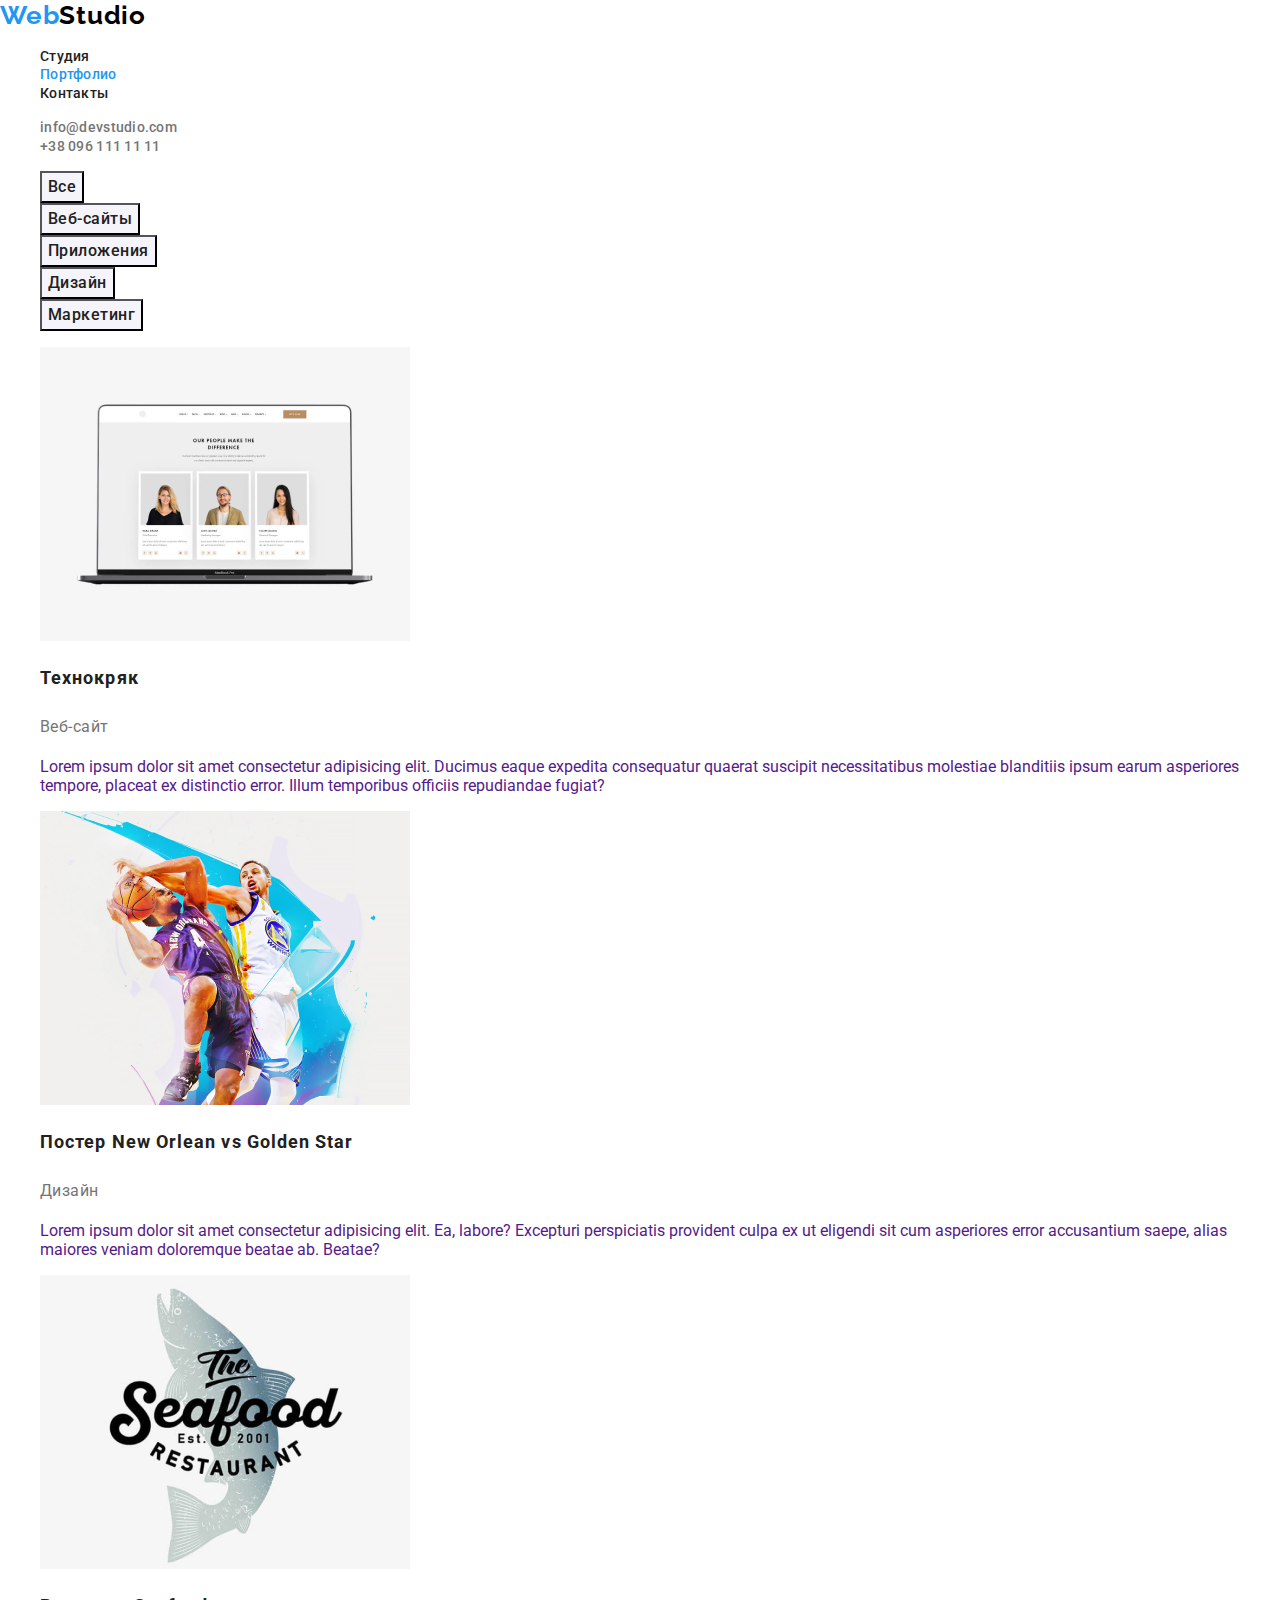
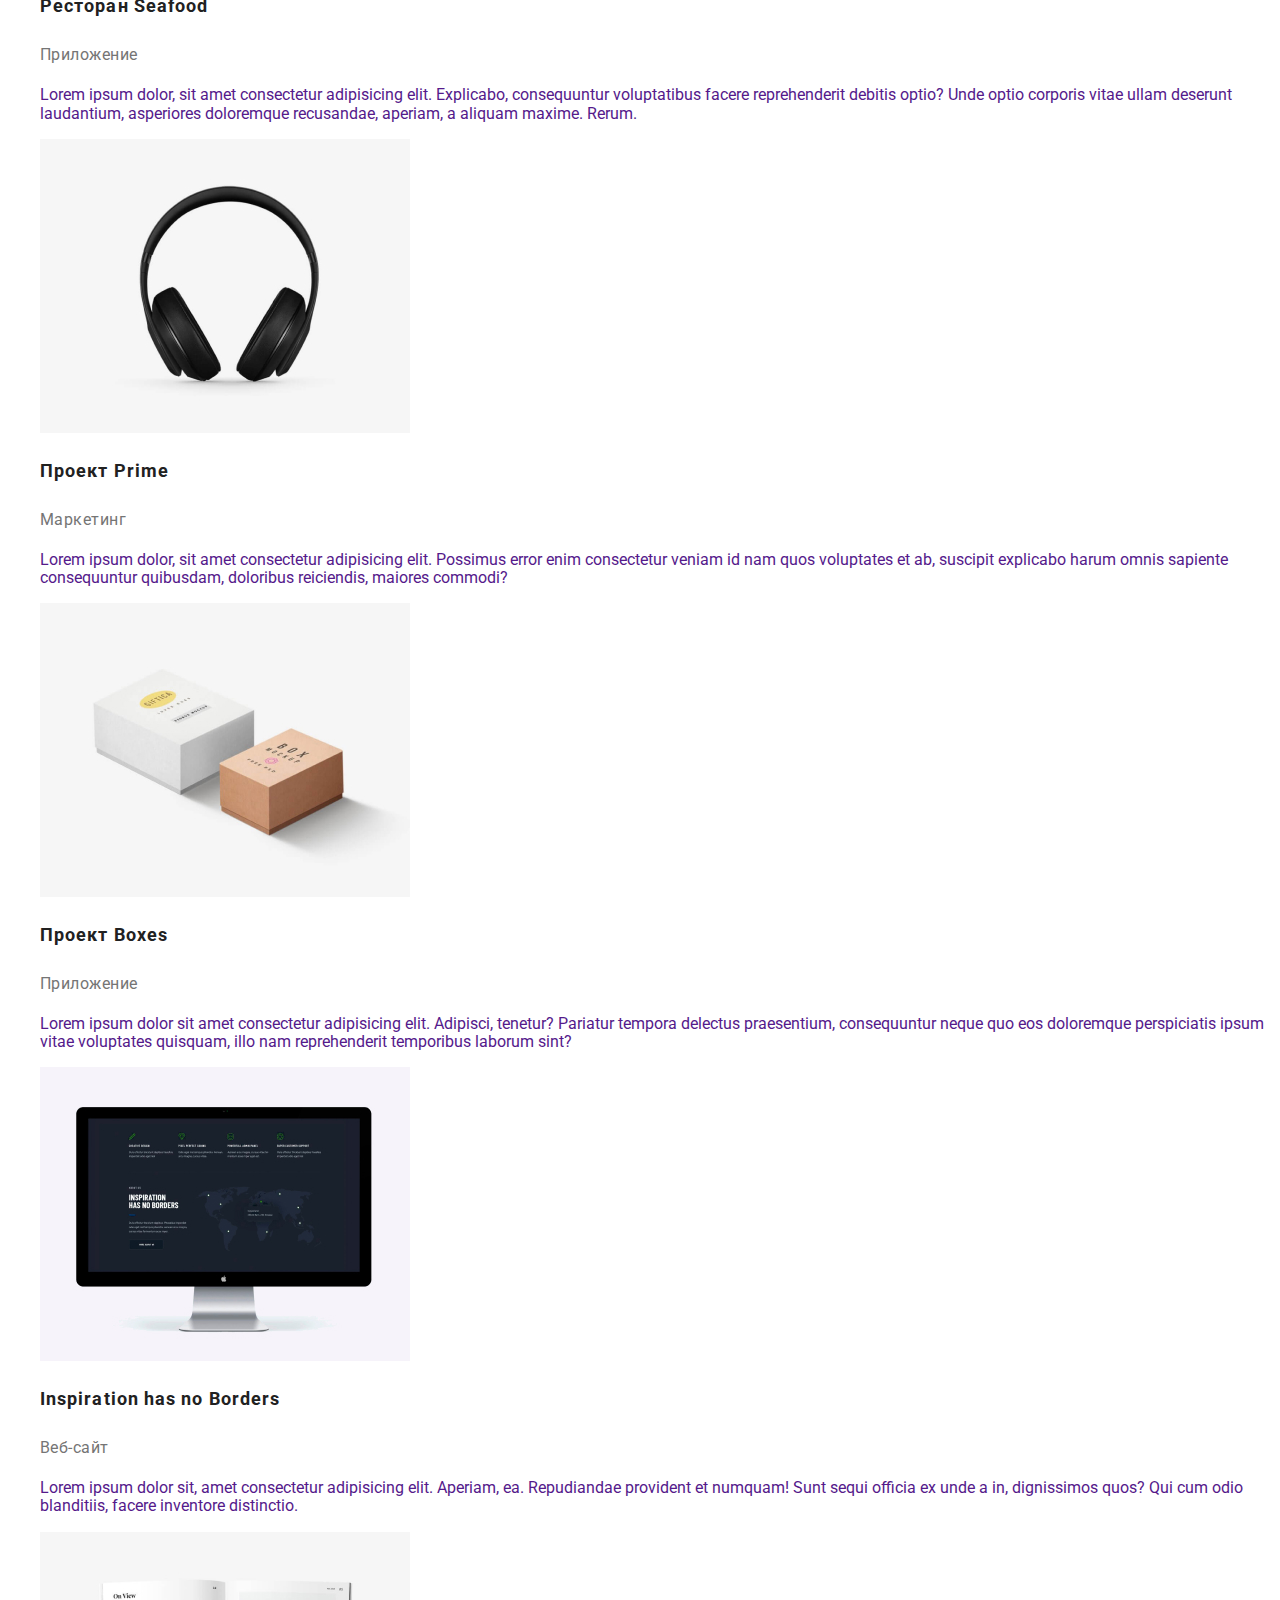
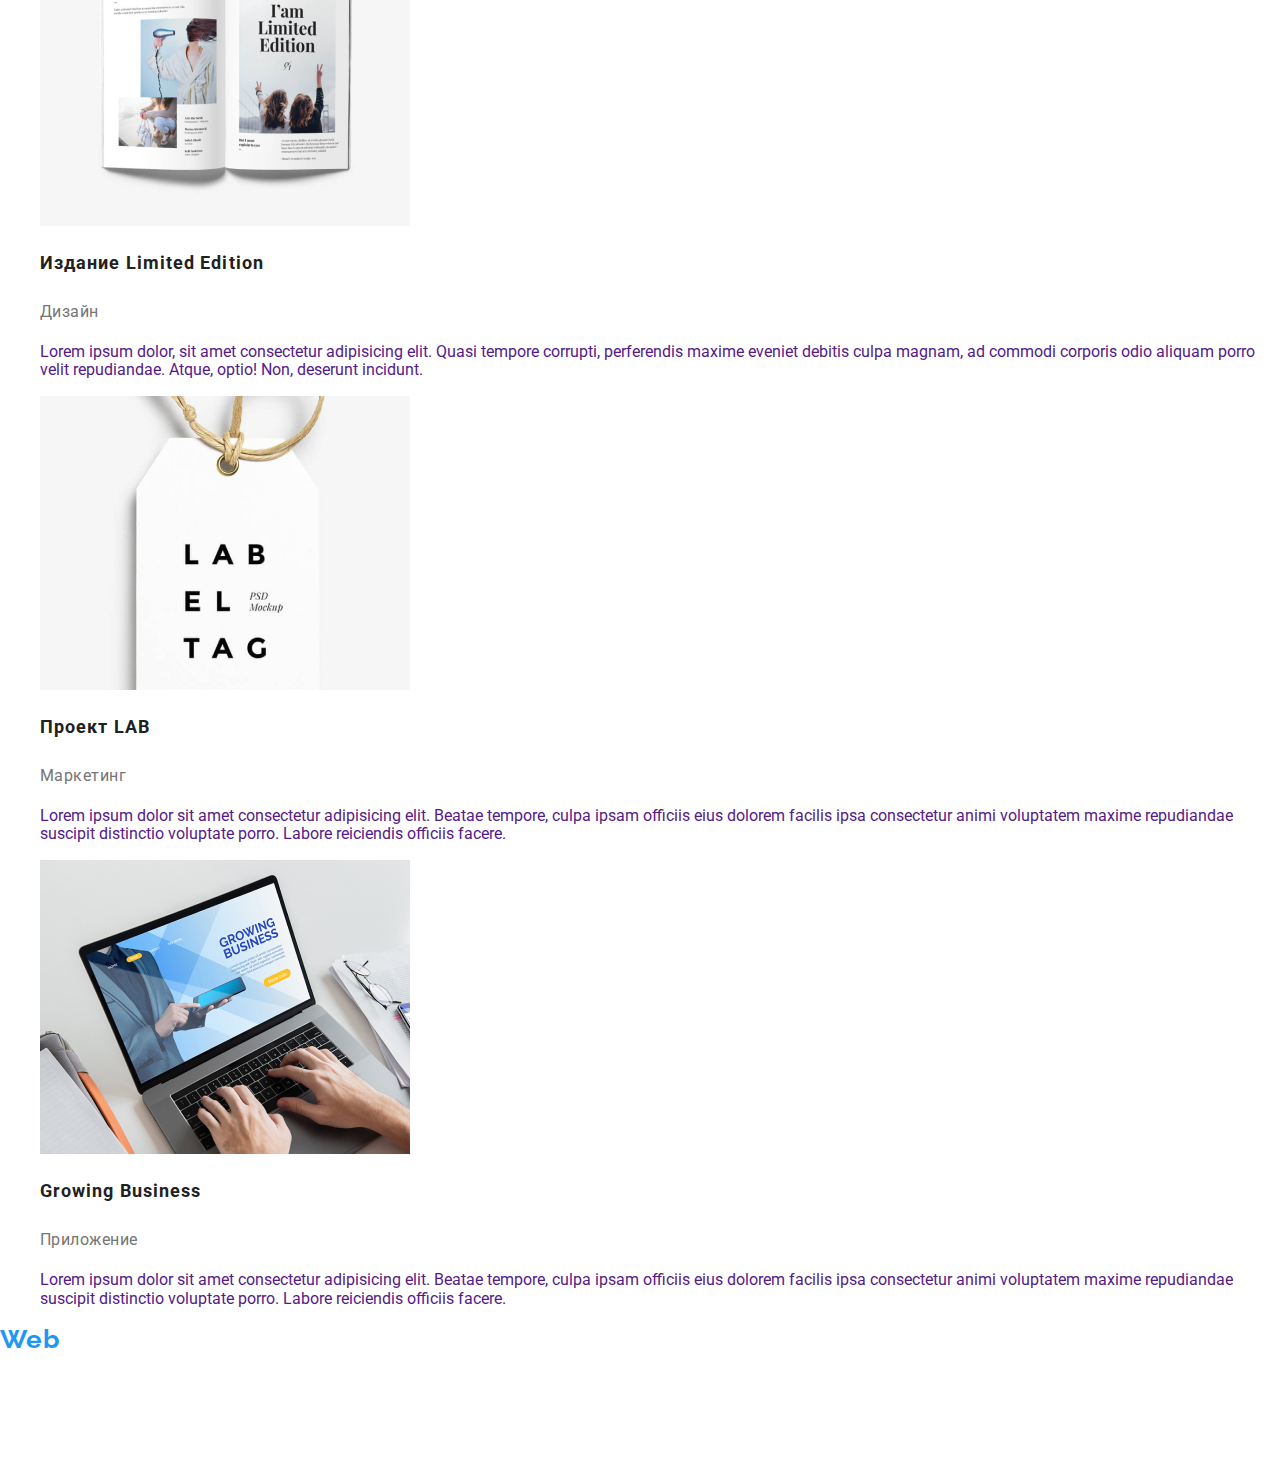
==== portfolio.html @ f6cdfa2f "Added code from hw-02, replaced the link for connecting the normalization style" ====
<!DOCTYPE html>
<html lang="ru">

<head>
	<meta charset="UTF-8">
	<meta name="viewport" content="width=device-width, initial-scale=1.0">
	<title lang="en">WebStudio / Portfolio</title>
	<link href="https://fonts.googleapis.com/css2?family=Raleway:wght@700&family=Roboto:wght@400;500;700;900&display=swap" rel="stylesheet">
	<link rel="stylesheet" href="https://cdnjs.cloudflare.com/ajax/libs/modern-normalize/1.0.0/modern-normalize.min.css">
	<link rel="stylesheet" href="./css/style.css">
</head>

<body>
	<!--header-->
	<header class="header">
		<nav class="navigation">
			<a class="link navigation-logo" href="./index.html" aria-label="логотип веб-студии" lang="en">
				Web<span>Studio</span>
			</a>
			<ul class="list navigation-list">
				<li class="navigation-list-item">
					<a class="link navigation-list-link" href="./index.html">Студия</a>
				</li>
				<li class="navigation-list-item">
					<a class="link navigation-list-link active" href="./portfolio.html">Портфолио</a>
				</li>
				<li class="navigation-list-item">
					<a class="link navigation-list-link" href="#contacts">Контакты</a>
				</li>
			</ul>
		</nav>
		<address class="address">
			<ul class="list header-address-list">
				<li class="header-address-list-item">
					<a class="link header-address-list-mail" href="mailto:info@devstudio.com" lang="en">info@devstudio.com</a>
				</li>
				<li class="header-address-list-item">
					<a class="link header-address-list-tel" href="tel:+380961111111">+38 096 111 11 11</a>
				</li>
			</ul>
		</address>
	</header>
	<main>
		<!--portfolio section-->
		<section class="portfolio">
			<h1 class="portfolio-title" hidden>Портфолио</h1>
			<ul class="list portfolio-filter-list">
				<li class="portfolio-filter-list-item">
					<button class="portfolio-filter-list-btn" type="button">Все</button>
				</li>
				<li class="portfolio-filter-list-item">
					<button class="portfolio-filter-list-btn" type="button">Веб-сайты</button>
				</li>
				<li class="portfolio-filter-list-item">
					<button class="portfolio-filter-list-btn" type="button">Приложения</button>
				</li>
				<li class="portfolio-filter-list-item">
					<button class="portfolio-filter-list-btn" type="button">Дизайн</button>
				</li>
				<li class="portfolio-filter-list-item">
					<button class="portfolio-filter-list-btn" type="button">Маркетинг</button>
				</li>
			</ul>
			<ul class="list portfolio-list">
				<li class="portfolio-list-item">
					<a class="link portfolio-list-link" href="">
						<img class="portfolio-list-img" src="./images/main/portfolio/portfolio-1.jpg" alt="Страница сайта с фотографиями сотрудников" width="370" height="294">
						<h2 class="portfolio-list-title">Технокряк</h2>
						<p class="portfolio-list-subtitle">Веб-сайт</p>
						<p class="portfolio-list-excerpt">Lorem ipsum dolor sit amet consectetur adipisicing elit. Ducimus eaque expedita consequatur
							quaerat suscipit necessitatibus molestiae blanditiis ipsum earum asperiores tempore, placeat
							ex distinctio error. Illum temporibus officiis repudiandae fugiat?</p>
					</a>
				</li>
				<li class="portfolio-list-item">
					<a class="link portfolio-list-link" href="">
						<img class="portfolio-list-img" src="./images/main/portfolio/portfolio-2.jpg" alt="Art двое баскетболистов боряться за мяч" width="370" height="294">
						<h2 class="portfolio-list-title">Постер <span lang="en">New Orlean vs Golden Star</span></h2>
						<p class="portfolio-list-subtitle">Дизайн</p>
						<p class="portfolio-list-excerpt">Lorem ipsum dolor sit amet consectetur adipisicing elit. Ea, labore? Excepturi perspiciatis
							provident culpa ex ut eligendi sit cum asperiores error accusantium saepe, alias maiores
							veniam doloremque beatae ab. Beatae?</p>
					</a>
				</li>
				<li class="portfolio-list-item">
					<a class="link portfolio-list-link" href="">
						<img class="portfolio-list-img" src="./images/main/portfolio/portfolio-3.jpg" alt="Логотип ресторана" width="370" height="294">
						<h2 class="portfolio-list-title">Ресторан <span lang="en">Seafood</span></h2>
						<p class="portfolio-list-subtitle">Приложение</p>
						<p class="portfolio-list-excerpt">Lorem ipsum dolor, sit amet consectetur adipisicing elit. Explicabo, consequuntur
							voluptatibus facere reprehenderit debitis optio? Unde optio corporis vitae ullam deserunt
							laudantium, asperiores doloremque recusandae, aperiam, a aliquam maxime. Rerum.</p>
					</a>
				</li>
				<li class="portfolio-list-item">
					<a class="link portfolio-list-link" href="">
						<img class="portfolio-list-img" src="./images/main/portfolio/portfolio-4.jpg" alt="Наушники" width="370" height="294">
						<h2 class="portfolio-list-title">Проект <span lang="en">Prime</span></h2>
						<p class="portfolio-list-subtitle">Маркетинг</p>
						<p class="portfolio-list-excerpt">Lorem ipsum dolor, sit amet consectetur adipisicing elit. Possimus error enim consectetur
							veniam id nam quos voluptates et ab, suscipit explicabo harum omnis sapiente consequuntur
							quibusdam, doloribus reiciendis, maiores commodi?</p>
					</a>
				</li>
				<li class="portfolio-list-item">
					<a class="link portfolio-list-link" href="">
						<img class="portfolio-list-img" src="./images/main/portfolio/portfolio-5.jpg" alt="Две коробки с логотипом" width="370" height="294">
						<h2 class="portfolio-list-title">Проект <span lang="en">Boxes</span></h2>
						<p class="portfolio-list-subtitle">Приложение</p>
						<p class="portfolio-list-excerpt">Lorem ipsum dolor sit amet consectetur adipisicing elit. Adipisci, tenetur? Pariatur tempora
							delectus praesentium, consequuntur neque quo eos doloremque perspiciatis ipsum vitae
							voluptates quisquam, illo nam reprehenderit temporibus laborum sint?</p>
					</a>
				</li>
				<li class="portfolio-list-item">
					<a class="link portfolio-list-link" href="">
						<img class="portfolio-list-img" src="./images/main/portfolio/portfolio-6.jpg" alt="Монитор" width="370" height="294">
						<h2 class="portfolio-list-title" lang="en">Inspiration has no Borders</h2>
						<p class="portfolio-list-subtitle">Веб-сайт</p>
						<p class="portfolio-list-excerpt">Lorem ipsum dolor sit, amet consectetur adipisicing elit. Aperiam, ea. Repudiandae provident
							et numquam! Sunt sequi officia ex unde a in, dignissimos quos? Qui cum odio blanditiis,
							facere inventore distinctio.</p>
					</a>
				</li>
				<li class="portfolio-list-item">
					<a class="link portfolio-list-link" href="">
						<img class="portfolio-list-img" src="./images/main/portfolio/portfolio-7.jpg" alt="Книга" width="370" height="294">
						<h2 class="portfolio-list-title">Издание <span lang="en">Limited Edition</span></h2>
						<p class="portfolio-list-subtitle">Дизайн</p>
						<p class="portfolio-list-excerpt">Lorem ipsum dolor, sit amet consectetur adipisicing elit. Quasi tempore corrupti, perferendis
							maxime eveniet debitis culpa magnam, ad commodi corporis odio aliquam porro velit
							repudiandae. Atque, optio! Non, deserunt incidunt.</p>
					</a>
				</li>
				<li class="portfolio-list-item">
					<a class="link portfolio-list-link" href="">
						<img class="portfolio-list-img" src="./images/main/portfolio/portfolio-8.jpg" alt="Бирка" width="370" height="294">
						<h2 class="portfolio-list-title">Проект <span lang="en">LAB</span></h2>
						<p class="portfolio-list-subtitle">Маркетинг</p>
						<p class="portfolio-list-excerpt">Lorem ipsum dolor sit amet consectetur adipisicing elit. Beatae tempore, culpa ipsam officiis
							eius dolorem facilis ipsa consectetur animi voluptatem maxime repudiandae suscipit
							distinctio voluptate porro. Labore reiciendis officiis facere.</p>
					</a>
				</li>
				<li class="portfolio-list-item">
					<a class="link portfolio-list-link" href="">
						<img class="portfolio-list-img" src="./images/main/portfolio/portfolio-9.jpg" alt="Веб-разработчик делает вид что работает" width="370" height="294">
						<h2 class="portfolio-list-title" lang="en">Growing Business</h2>
						<p class="portfolio-list-subtitle">Приложение</p>
						<p class="portfolio-list-excerpt">Lorem ipsum dolor sit amet consectetur adipisicing elit. Beatae tempore, culpa ipsam officiis
							eius dolorem facilis ipsa consectetur animi voluptatem maxime repudiandae suscipit
							distinctio voluptate porro. Labore reiciendis officiis facere.</p>
					</a>
				</li>
			</ul>
		</section>
	</main>
	<footer class="footer" id="contacts">
		<a class="link footer-logo" href="./index.html" aria-label="логотип веб-студии" lang="en">
			Web<span>Studio</span>
		</a>
		<address class="address">
			<ul class="list footer-address-list">
				<li class="footer-address-list-item">
					<a class="link footer-address-list-address" href="https://goo.gl/maps/a9BJcKgLiUdEXcrdA" target="_blank">г. Киев, пр-т Леси Украинки, 26</a>
				</li>
				<li class="footer-address-list-item">
					<a class="link footer-address-list-mail" href="mailto:info@example.com" lang="en">info@example.com</a>
				</li>
				<li class="footer-address-list-item">
					<a class="link footer-address-list-tel" href="tel:+380991111111">+38 099 111 11 11</a>
				</li>
			</ul>
		</address>
	</footer>
</body>

</html>
---- css/style.css ----
:root {
	--main-font: "Roboto", sans-serif;
	--secondary-font: "Raleway", sans-serif;
	--title-white-theme-color: #212121;
	--title-dark-theme-color: #ffffff;
	--text-white-theme-color: #757575;
	--text-dark-theme-color: #ffffff;
	--accent-color: #2196F3;
}

body {
	font-family: var(--main-font);
	font-style: normal;
}
.list {
	list-style: none;
 }

.link {
	text-decoration: none;
}

.address {
	font-style: normal;
}

/* ========== header ========== */
.navigation-logo {
	font-family: var(--secondary-font);
	font-weight: 700;
	font-size: 26px;
	line-height: 1.192;
	letter-spacing: 0.03em;
	color: #2196F3;
}

.navigation-logo > span {
	color: #000000;
}

.navigation-list-link {
	font-weight: 500;
	font-size: 14px;
	line-height: 1.143;
	letter-spacing: 0.02em;
	color: var(--title-white-theme-color);
}

.header-address-list-mail,
.header-address-list-tel {
	font-weight: 500;
	font-size: 14px;
	line-height: 1.143;
	letter-spacing: 0.02em;
	color: var(--text-white-theme-color);
}

.navigation-list-link:hover,
.navigation-list-link:focus,
.header-address-list-mail:hover,
.header-address-list-mail:focus,
.header-address-list-tel:hover,
.header-address-list-tel:focus {
	color: var(--accent-color);
}

.active {
	color: var(--accent-color);
}
/* ========== end header ========== */

/* ========== hero ========== */
.hero-title {
	font-weight: 900;
	font-size: 44px;
	line-height: 1.364;
	text-align: center;
	letter-spacing: 0.06em;
	text-transform: uppercase;
	color: var(--title-dark-theme-color);
}

.hero-btn {
	font-family: var(--main-font);
	font-style: normal;
	font-weight: 700;
	font-size: 16px;
	line-height: 1.875;
	display: flex;
	align-items: center;
	text-align: center;
	letter-spacing: 0.06em;
	color: #ffffff;
	background-color: #2196F3;
}
/* ========== end hero ========== */

/* ========== benefits ========== */
.benefits-list-title {
	font-weight: 700;
	font-size: 14px;
	line-height: 1.143;
	letter-spacing: 0.03em;
	text-transform: uppercase;
	color: var(--title-white-theme-color);
}

.benefits-list-text {
	font-weight: 400;
	font-size: 14px;
	line-height: 1.714;
	letter-spacing: 0.03em;
	color: var(--text-white-theme-color);
}
/* ========== end benefits ========== */

/* ========== about us ========== */
.about-title {
	font-weight: 700;
	font-size: 36px;
	line-height: 1.167;
	text-align: center;
	letter-spacing: 0.03em;
	color: var(--title-white-theme-color);
}
/* ========== end about us ========== */

/* ========== our team ========== */
.team-title {
	font-weight: 700;
	font-size: 36px;
	line-height: 1.167;
	text-align: center;
	letter-spacing: 0.03em;
	color: var(--title-white-theme-color);
}

.team-list-name {
	font-weight: 500;
	font-size: 16px;
	line-height: 1.186;
	text-align: center;
	letter-spacing: 0.03em;
	color: var(--title-white-theme-color);
}

.team-list-position {
	font-weight: 400;
	font-size: 16px;
	line-height: 1.186;
	text-align: center;
	letter-spacing: 0.03em;
	color: var(--text-white-theme-color);
}
/* ========== end our team ========== */

/* ========== portfolio ========== */
.portfolio-filter-list-btn {
	font-family: var(--main-font);
	font-style: normal;
	font-weight: 500;
	font-size: 16px;
	line-height: 1.625;
	text-align: center;
	letter-spacing: 0.03em;
	color: #212121;
	background-color: #F5F4FA;
}
.portfolio-filter-list-btn:hover,
.portfolio-filter-list-btn:focus {
	color: #FFFFFF;
	background-color:  #2196F3;
}

.portfolio-list-title {
	font-weight: 700;
	font-size: 18px;
	line-height: 2;
	letter-spacing: 0.06em;
	color: var(--title-white-theme-color);
}

.portfolio-list-subtitle {
	font-weight: 400;
	font-size: 16px;
	line-height: 1.875;
	letter-spacing: 0.03em;
	color: var(--text-white-theme-color);
}
/* ==========end portfolio ========== */

/* ========== footer ========== */
.footer-logo {
	font-family: var(--secondary-font);
	font-weight: 700;
	font-size: 26px;
	line-height: 1.192;
	letter-spacing: 0.03em;
	color: #2196F3;
}

.footer-logo span {
	color: #ffffff;
}

.footer-address-list-address {
	font-weight: 400;
	font-size: 14px;
	line-height: 1.714;
	letter-spacing: 0.03em;
	color: var(--text-dark-theme-color);
}

.footer-address-list-mail,
.footer-address-list-tel {
	font-weight: 400;
	font-size: 14px;
	line-height: 1.714;
	letter-spacing: 0.03em;
	color: rgba(255, 255, 255, 0.6);
}

.footer-address-list-address:hover,
.footer-address-list-address:focus,
.footer-address-list-mail:hover,
.footer-address-list-mail:focus,
.footer-address-list-tel:hover,
.footer-address-list-tel:focus {
	color: var(--accent-color);
}
/* ========== end footer ========== */
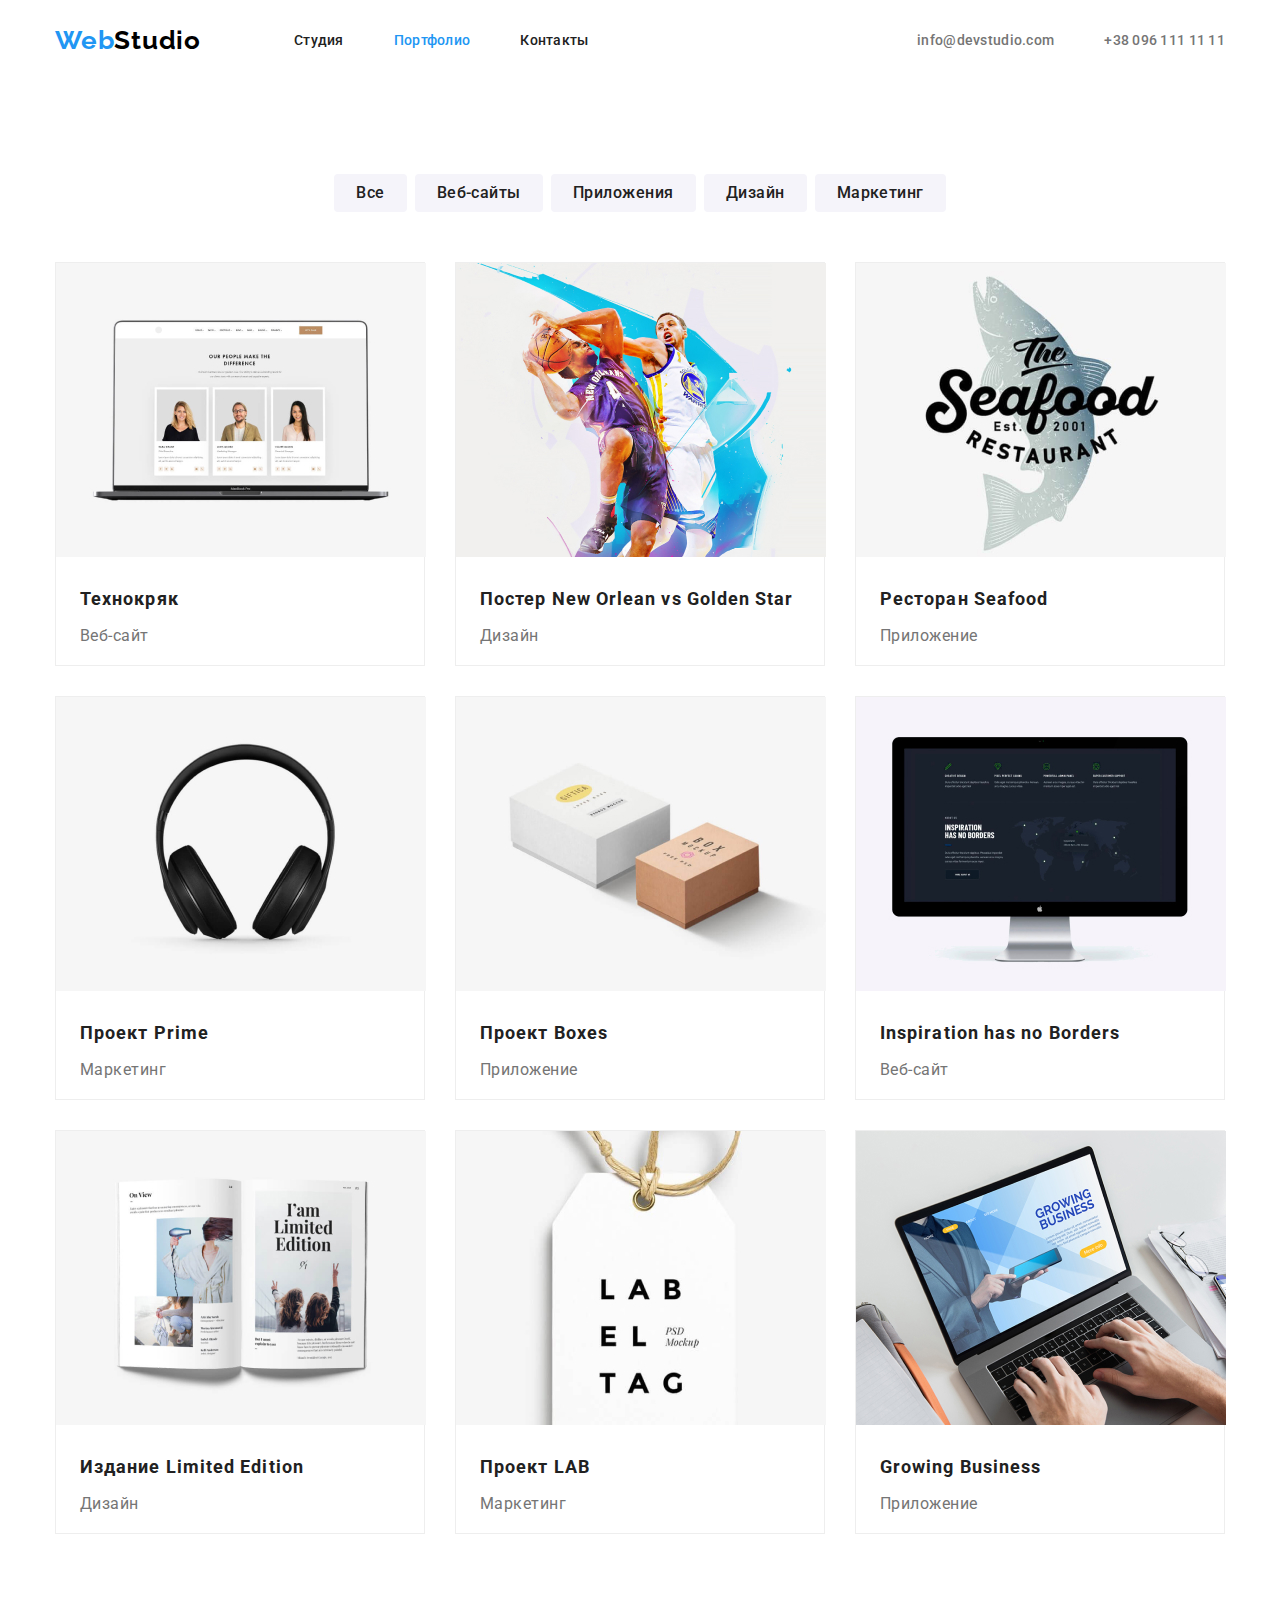
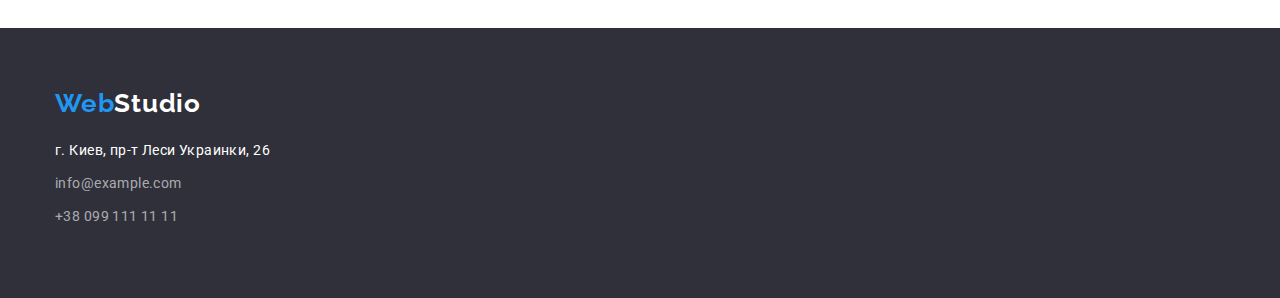
==== commit 7083efa2: "Done" ====
--- a/portfolio.html
+++ b/portfolio.html
@@ -11,167 +11,174 @@
 </head>
 
 <body>
-	<!--header-->
+	<!--Header-->
 	<header class="header">
-		<nav class="navigation">
-			<a class="link navigation-logo" href="./index.html" aria-label="логотип веб-студии" lang="en">
+		<div class="conteiner">
+			<a class="link navigation-logo" href="./index.html" aria-label="логотип веб-студии">
 				Web<span>Studio</span>
 			</a>
-			<ul class="list navigation-list">
-				<li class="navigation-list-item">
-					<a class="link navigation-list-link" href="./index.html">Студия</a>
-				</li>
-				<li class="navigation-list-item">
-					<a class="link navigation-list-link active" href="./portfolio.html">Портфолио</a>
-				</li>
-				<li class="navigation-list-item">
-					<a class="link navigation-list-link" href="#contacts">Контакты</a>
-				</li>
-			</ul>
-		</nav>
-		<address class="address">
-			<ul class="list header-address-list">
-				<li class="header-address-list-item">
-					<a class="link header-address-list-mail" href="mailto:info@devstudio.com" lang="en">info@devstudio.com</a>
-				</li>
-				<li class="header-address-list-item">
-					<a class="link header-address-list-tel" href="tel:+380961111111">+38 096 111 11 11</a>
-				</li>
-			</ul>
-		</address>
+			<nav class="navigation">
+				<ul class="list navigation-list">
+					<li class="navigation-list-item">
+						<a class="link navigation-list-link" href="./index.html">Студия</a>
+					</li>
+					<li class="navigation-list-item">
+						<a class="link navigation-list-link active" href="./portfolio.html">Портфолио</a>
+					</li>
+					<li class="navigation-list-item">
+						<a class="link navigation-list-link" href="#contacts">Контакты</a>
+					</li>
+				</ul>
+			</nav>
+			<address class="address">
+				<ul class="list header-address-list">
+					<li class="header-address-list-item">
+						<a class="link header-address-list-mail" href="mailto:info@devstudio.com">info@devstudio.com</a>
+					</li>
+					<li class="header-address-list-item">
+						<a class="link header-address-list-tel" href="tel:+380961111111">+38 096 111 11 11</a>
+					</li>
+				</ul>
+			</address>
+		</div>
 	</header>
 	<main>
-		<!--portfolio section-->
-		<section class="portfolio">
-			<h1 class="portfolio-title" hidden>Портфолио</h1>
-			<ul class="list portfolio-filter-list">
-				<li class="portfolio-filter-list-item">
-					<button class="portfolio-filter-list-btn" type="button">Все</button>
-				</li>
-				<li class="portfolio-filter-list-item">
-					<button class="portfolio-filter-list-btn" type="button">Веб-сайты</button>
-				</li>
-				<li class="portfolio-filter-list-item">
-					<button class="portfolio-filter-list-btn" type="button">Приложения</button>
-				</li>
-				<li class="portfolio-filter-list-item">
-					<button class="portfolio-filter-list-btn" type="button">Дизайн</button>
-				</li>
-				<li class="portfolio-filter-list-item">
-					<button class="portfolio-filter-list-btn" type="button">Маркетинг</button>
-				</li>
-			</ul>
-			<ul class="list portfolio-list">
-				<li class="portfolio-list-item">
-					<a class="link portfolio-list-link" href="">
-						<img class="portfolio-list-img" src="./images/main/portfolio/portfolio-1.jpg" alt="Страница сайта с фотографиями сотрудников" width="370" height="294">
-						<h2 class="portfolio-list-title">Технокряк</h2>
-						<p class="portfolio-list-subtitle">Веб-сайт</p>
-						<p class="portfolio-list-excerpt">Lorem ipsum dolor sit amet consectetur adipisicing elit. Ducimus eaque expedita consequatur
-							quaerat suscipit necessitatibus molestiae blanditiis ipsum earum asperiores tempore, placeat
-							ex distinctio error. Illum temporibus officiis repudiandae fugiat?</p>
-					</a>
-				</li>
-				<li class="portfolio-list-item">
-					<a class="link portfolio-list-link" href="">
-						<img class="portfolio-list-img" src="./images/main/portfolio/portfolio-2.jpg" alt="Art двое баскетболистов боряться за мяч" width="370" height="294">
-						<h2 class="portfolio-list-title">Постер <span lang="en">New Orlean vs Golden Star</span></h2>
-						<p class="portfolio-list-subtitle">Дизайн</p>
-						<p class="portfolio-list-excerpt">Lorem ipsum dolor sit amet consectetur adipisicing elit. Ea, labore? Excepturi perspiciatis
-							provident culpa ex ut eligendi sit cum asperiores error accusantium saepe, alias maiores
-							veniam doloremque beatae ab. Beatae?</p>
-					</a>
-				</li>
-				<li class="portfolio-list-item">
-					<a class="link portfolio-list-link" href="">
-						<img class="portfolio-list-img" src="./images/main/portfolio/portfolio-3.jpg" alt="Логотип ресторана" width="370" height="294">
-						<h2 class="portfolio-list-title">Ресторан <span lang="en">Seafood</span></h2>
-						<p class="portfolio-list-subtitle">Приложение</p>
-						<p class="portfolio-list-excerpt">Lorem ipsum dolor, sit amet consectetur adipisicing elit. Explicabo, consequuntur
-							voluptatibus facere reprehenderit debitis optio? Unde optio corporis vitae ullam deserunt
-							laudantium, asperiores doloremque recusandae, aperiam, a aliquam maxime. Rerum.</p>
-					</a>
-				</li>
-				<li class="portfolio-list-item">
-					<a class="link portfolio-list-link" href="">
-						<img class="portfolio-list-img" src="./images/main/portfolio/portfolio-4.jpg" alt="Наушники" width="370" height="294">
-						<h2 class="portfolio-list-title">Проект <span lang="en">Prime</span></h2>
-						<p class="portfolio-list-subtitle">Маркетинг</p>
-						<p class="portfolio-list-excerpt">Lorem ipsum dolor, sit amet consectetur adipisicing elit. Possimus error enim consectetur
-							veniam id nam quos voluptates et ab, suscipit explicabo harum omnis sapiente consequuntur
-							quibusdam, doloribus reiciendis, maiores commodi?</p>
-					</a>
-				</li>
-				<li class="portfolio-list-item">
-					<a class="link portfolio-list-link" href="">
-						<img class="portfolio-list-img" src="./images/main/portfolio/portfolio-5.jpg" alt="Две коробки с логотипом" width="370" height="294">
-						<h2 class="portfolio-list-title">Проект <span lang="en">Boxes</span></h2>
-						<p class="portfolio-list-subtitle">Приложение</p>
-						<p class="portfolio-list-excerpt">Lorem ipsum dolor sit amet consectetur adipisicing elit. Adipisci, tenetur? Pariatur tempora
-							delectus praesentium, consequuntur neque quo eos doloremque perspiciatis ipsum vitae
-							voluptates quisquam, illo nam reprehenderit temporibus laborum sint?</p>
-					</a>
-				</li>
-				<li class="portfolio-list-item">
-					<a class="link portfolio-list-link" href="">
-						<img class="portfolio-list-img" src="./images/main/portfolio/portfolio-6.jpg" alt="Монитор" width="370" height="294">
-						<h2 class="portfolio-list-title" lang="en">Inspiration has no Borders</h2>
-						<p class="portfolio-list-subtitle">Веб-сайт</p>
-						<p class="portfolio-list-excerpt">Lorem ipsum dolor sit, amet consectetur adipisicing elit. Aperiam, ea. Repudiandae provident
-							et numquam! Sunt sequi officia ex unde a in, dignissimos quos? Qui cum odio blanditiis,
-							facere inventore distinctio.</p>
-					</a>
-				</li>
-				<li class="portfolio-list-item">
-					<a class="link portfolio-list-link" href="">
-						<img class="portfolio-list-img" src="./images/main/portfolio/portfolio-7.jpg" alt="Книга" width="370" height="294">
-						<h2 class="portfolio-list-title">Издание <span lang="en">Limited Edition</span></h2>
-						<p class="portfolio-list-subtitle">Дизайн</p>
-						<p class="portfolio-list-excerpt">Lorem ipsum dolor, sit amet consectetur adipisicing elit. Quasi tempore corrupti, perferendis
-							maxime eveniet debitis culpa magnam, ad commodi corporis odio aliquam porro velit
-							repudiandae. Atque, optio! Non, deserunt incidunt.</p>
-					</a>
-				</li>
-				<li class="portfolio-list-item">
-					<a class="link portfolio-list-link" href="">
-						<img class="portfolio-list-img" src="./images/main/portfolio/portfolio-8.jpg" alt="Бирка" width="370" height="294">
-						<h2 class="portfolio-list-title">Проект <span lang="en">LAB</span></h2>
-						<p class="portfolio-list-subtitle">Маркетинг</p>
-						<p class="portfolio-list-excerpt">Lorem ipsum dolor sit amet consectetur adipisicing elit. Beatae tempore, culpa ipsam officiis
-							eius dolorem facilis ipsa consectetur animi voluptatem maxime repudiandae suscipit
-							distinctio voluptate porro. Labore reiciendis officiis facere.</p>
-					</a>
-				</li>
-				<li class="portfolio-list-item">
-					<a class="link portfolio-list-link" href="">
-						<img class="portfolio-list-img" src="./images/main/portfolio/portfolio-9.jpg" alt="Веб-разработчик делает вид что работает" width="370" height="294">
-						<h2 class="portfolio-list-title" lang="en">Growing Business</h2>
-						<p class="portfolio-list-subtitle">Приложение</p>
-						<p class="portfolio-list-excerpt">Lorem ipsum dolor sit amet consectetur adipisicing elit. Beatae tempore, culpa ipsam officiis
-							eius dolorem facilis ipsa consectetur animi voluptatem maxime repudiandae suscipit
-							distinctio voluptate porro. Labore reiciendis officiis facere.</p>
-					</a>
-				</li>
-			</ul>
+		<!--Portfolio Section-->
+		<section class="section portfolio">
+			<div class="conteiner">
+					<h1 class="is-hidden portfolio-title">Портфолио</h1>
+				<ul class="list portfolio-filter-list">
+					<li class="portfolio-filter-list-item">
+						<button class="portfolio-filter-list-btn" type="button">Все</button>
+					</li>
+					<li class="portfolio-filter-list-item">
+						<button class="portfolio-filter-list-btn" type="button">Веб-сайты</button>
+					</li>
+					<li class="portfolio-filter-list-item">
+						<button class="portfolio-filter-list-btn" type="button">Приложения</button>
+					</li>
+					<li class="portfolio-filter-list-item">
+						<button class="portfolio-filter-list-btn" type="button">Дизайн</button>
+					</li>
+					<li class="portfolio-filter-list-item">
+						<button class="portfolio-filter-list-btn" type="button">Маркетинг</button>
+					</li>
+				</ul>
+				<ul class="list portfolio-list">
+					<li class="portfolio-list-item">
+						<a class="link portfolio-list-link" href="">
+							<img class="portfolio-list-img" src="./images/main/portfolio/portfolio-1.jpg" alt="Страница сайта с фотографиями сотрудников" width="370" height="294">
+							<h2 class="portfolio-list-title">Технокряк</h2>
+							<p class="portfolio-list-subtitle">Веб-сайт</p>
+							<p class="is-hidden portfolio-list-excerpt">Lorem ipsum dolor sit amet consectetur adipisicing elit. Ducimus eaque expedita consequatur
+								quaerat suscipit necessitatibus molestiae blanditiis ipsum earum asperiores tempore, placeat
+								ex distinctio error. Illum temporibus officiis repudiandae fugiat?</p>
+						</a>
+					</li>
+					<li class="portfolio-list-item">
+						<a class="link portfolio-list-link" href="">
+							<img class="portfolio-list-img" src="./images/main/portfolio/portfolio-2.jpg" alt="Art двое баскетболистов боряться за мяч" width="370" height="294">
+							<h2 class="portfolio-list-title">Постер <span lang="en">New Orlean vs Golden Star</span></h2>
+							<p class="portfolio-list-subtitle">Дизайн</p>
+							<p class="is-hidden portfolio-list-excerpt">Lorem ipsum dolor sit amet consectetur adipisicing elit. Ea, labore? Excepturi perspiciatis
+								provident culpa ex ut eligendi sit cum asperiores error accusantium saepe, alias maiores
+								veniam doloremque beatae ab. Beatae?</p>
+						</a>
+					</li>
+					<li class="portfolio-list-item">
+						<a class="link portfolio-list-link" href="">
+							<img class="portfolio-list-img" src="./images/main/portfolio/portfolio-3.jpg" alt="Логотип ресторана" width="370" height="294">
+							<h2 class="portfolio-list-title">Ресторан <span lang="en">Seafood</span></h2>
+							<p class="portfolio-list-subtitle">Приложение</p>
+							<p class="is-hidden portfolio-list-excerpt">Lorem ipsum dolor, sit amet consectetur adipisicing elit. Explicabo, consequuntur
+								voluptatibus facere reprehenderit debitis optio? Unde optio corporis vitae ullam deserunt
+								laudantium, asperiores doloremque recusandae, aperiam, a aliquam maxime. Rerum.</p>
+						</a>
+					</li>
+					<li class="portfolio-list-item">
+						<a class="link portfolio-list-link" href="">
+							<img class="portfolio-list-img" src="./images/main/portfolio/portfolio-4.jpg" alt="Наушники" width="370" height="294">
+							<h2 class="portfolio-list-title">Проект <span lang="en">Prime</span></h2>
+							<p class="portfolio-list-subtitle">Маркетинг</p>
+							<p class="is-hidden portfolio-list-excerpt">Lorem ipsum dolor, sit amet consectetur adipisicing elit. Possimus error enim consectetur
+								veniam id nam quos voluptates et ab, suscipit explicabo harum omnis sapiente consequuntur
+								quibusdam, doloribus reiciendis, maiores commodi?</p>
+						</a>
+					</li>
+					<li class="portfolio-list-item">
+						<a class="link portfolio-list-link" href="">
+							<img class="portfolio-list-img" src="./images/main/portfolio/portfolio-5.jpg" alt="Две коробки с логотипом" width="370" height="294">
+							<h2 class="portfolio-list-title">Проект <span lang="en">Boxes</span></h2>
+							<p class="portfolio-list-subtitle">Приложение</p>
+							<p class="is-hidden portfolio-list-excerpt">Lorem ipsum dolor sit amet consectetur adipisicing elit. Adipisci, tenetur? Pariatur tempora
+								delectus praesentium, consequuntur neque quo eos doloremque perspiciatis ipsum vitae
+								voluptates quisquam, illo nam reprehenderit temporibus laborum sint?</p>
+						</a>
+					</li>
+					<li class="portfolio-list-item">
+						<a class="link portfolio-list-link" href="">
+							<img class="portfolio-list-img" src="./images/main/portfolio/portfolio-6.jpg" alt="Монитор" width="370" height="294">
+							<h2 class="portfolio-list-title" lang="en">Inspiration has no Borders</h2>
+							<p class="portfolio-list-subtitle">Веб-сайт</p>
+							<p class="is-hidden portfolio-list-excerpt">Lorem ipsum dolor sit, amet consectetur adipisicing elit. Aperiam, ea. Repudiandae provident
+								et numquam! Sunt sequi officia ex unde a in, dignissimos quos? Qui cum odio blanditiis,
+								facere inventore distinctio.</p>
+						</a>
+					</li>
+					<li class="portfolio-list-item">
+						<a class="link portfolio-list-link" href="">
+							<img class="portfolio-list-img" src="./images/main/portfolio/portfolio-7.jpg" alt="Книга" width="370" height="294">
+							<h2 class="portfolio-list-title">Издание <span lang="en">Limited Edition</span></h2>
+							<p class="portfolio-list-subtitle">Дизайн</p>
+							<p class="is-hidden portfolio-list-excerpt">Lorem ipsum dolor, sit amet consectetur adipisicing elit. Quasi tempore corrupti, perferendis
+								maxime eveniet debitis culpa magnam, ad commodi corporis odio aliquam porro velit
+								repudiandae. Atque, optio! Non, deserunt incidunt.</p>
+						</a>
+					</li>
+					<li class="portfolio-list-item">
+						<a class="link portfolio-list-link" href="">
+							<img class="portfolio-list-img" src="./images/main/portfolio/portfolio-8.jpg" alt="Бирка" width="370" height="294">
+							<h2 class="portfolio-list-title">Проект <span lang="en">LAB</span></h2>
+							<p class="portfolio-list-subtitle">Маркетинг</p>
+							<p class="is-hidden portfolio-list-excerpt">Lorem ipsum dolor sit amet consectetur adipisicing elit. Beatae tempore, culpa ipsam officiis
+								eius dolorem facilis ipsa consectetur animi voluptatem maxime repudiandae suscipit
+								distinctio voluptate porro. Labore reiciendis officiis facere.</p>
+						</a>
+					</li>
+					<li class="portfolio-list-item">
+						<a class="link portfolio-list-link" href="">
+							<img class="portfolio-list-img" src="./images/main/portfolio/portfolio-9.jpg" alt="Веб-разработчик делает вид что работает" width="370" height="294">
+							<h2 class="portfolio-list-title" lang="en">Growing Business</h2>
+							<p class="portfolio-list-subtitle">Приложение</p>
+							<p class="is-hidden portfolio-list-excerpt">Lorem ipsum dolor sit amet consectetur adipisicing elit. Beatae tempore, culpa ipsam officiis
+								eius dolorem facilis ipsa consectetur animi voluptatem maxime repudiandae suscipit
+								distinctio voluptate porro. Labore reiciendis officiis facere.</p>
+						</a>
+					</li>
+				</ul>
+			</div>
 		</section>
 	</main>
+	<!--Footer-->
 	<footer class="footer" id="contacts">
-		<a class="link footer-logo" href="./index.html" aria-label="логотип веб-студии" lang="en">
-			Web<span>Studio</span>
-		</a>
-		<address class="address">
-			<ul class="list footer-address-list">
-				<li class="footer-address-list-item">
-					<a class="link footer-address-list-address" href="https://goo.gl/maps/a9BJcKgLiUdEXcrdA" target="_blank">г. Киев, пр-т Леси Украинки, 26</a>
-				</li>
-				<li class="footer-address-list-item">
-					<a class="link footer-address-list-mail" href="mailto:info@example.com" lang="en">info@example.com</a>
-				</li>
-				<li class="footer-address-list-item">
-					<a class="link footer-address-list-tel" href="tel:+380991111111">+38 099 111 11 11</a>
-				</li>
-			</ul>
-		</address>
+		<div class="conteiner">
+			<a class="link footer-logo" href="./index.html" aria-label="логотип веб-студии">
+				Web<span>Studio</span>
+			</a>
+			<address class="address">
+				<ul class="list footer-address-list">
+					<li class="footer-address-list-item">
+						<a class="link footer-address-list-address" href="https://goo.gl/maps/a9BJcKgLiUdEXcrdA" target="_blank">г. Киев, пр-т Леси Украинки, 26</a>
+					</li>
+					<li class="footer-address-list-item">
+						<a class="link footer-address-list-mail" href="mailto:info@example.com">info@example.com</a>
+					</li>
+					<li class="footer-address-list-item">
+						<a class="link footer-address-list-tel" href="tel:+380991111111">+38 099 111 11 11</a>
+					</li>
+				</ul>
+			</address>
+		</div>
 	</footer>
 </body>
 
--- a/css/style.css
+++ b/css/style.css
@@ -1,4 +1,6 @@
 :root {
+	--background-main-color: #ffffff;
+	--background-secondary-color: #2F303A;
 	--main-font: "Roboto", sans-serif;
 	--secondary-font: "Raleway", sans-serif;
 	--title-white-theme-color: #212121;
@@ -8,6 +10,13 @@
 	--accent-color: #2196F3;
 }
 
+*,
+*::before,
+*::after {
+	margin: 0;
+	padding: 0;
+}
+
 body {
 	font-family: var(--main-font);
 	font-style: normal;
@@ -24,21 +33,61 @@
 	font-style: normal;
 }
 
-/* ========== header ========== */
+.title {
+	margin-bottom: 50px;
+}
+
+.section {
+	padding-top: 94px;
+	padding-bottom: 94px;
+}
+
+.section.about {
+	padding-top: 0;
+}
+
+.conteiner {
+	width: 1200px;
+	margin-left: auto;
+	margin-right: auto;
+	padding-left: 15px;
+	padding-right: 15px;
+}
+
+/* ========== Header ========== */
+.header .conteiner {
+	display: flex;
+	align-items: center;
+}
+
 .navigation-logo {
+	margin-right: 93px;
+
 	font-family: var(--secondary-font);
 	font-weight: 700;
 	font-size: 26px;
 	line-height: 1.192;
 	letter-spacing: 0.03em;
-	color: #2196F3;
+	color: var(--accent-color);
 }
 
 .navigation-logo > span {
 	color: #000000;
 }
 
+.navigation-list {
+	display: flex;
+}
+
+.navigation-list-item:not(:last-child) {
+	margin-right: 50px;
+}
+
 .navigation-list-link {
+	display: block;
+	padding-top: 32px;
+	padding-bottom: 32px;
+
 	font-weight: 500;
 	font-size: 14px;
 	line-height: 1.143;
@@ -46,8 +95,26 @@
 	color: var(--title-white-theme-color);
 }
 
+.active {
+	color: var(--accent-color);
+}
+
+.header .address {
+	margin-left: auto;
+}
+
+.header-address-list {
+	display: flex;
+}
+
+.header-address-list-item + 
+.header-address-list-item{
+	margin-left: 50px;
+}
+
 .header-address-list-mail,
 .header-address-list-tel {
+	
 	font-weight: 500;
 	font-size: 14px;
 	line-height: 1.143;
@@ -64,39 +131,62 @@
 	color: var(--accent-color);
 }
 
-.active {
-	color: var(--accent-color);
-}
-/* ========== end header ========== */
-
-/* ========== hero ========== */
+.is-hidden {
+	display: none;
+}
+/* ========== End Header ========== */
+
+/* ========== Hero========== */
+.hero {
+	text-align: center;
+	padding-top: 200px;
+	padding-bottom: 200px;
+
+	background-color: var(--background-secondary-color);
+}
+
 .hero-title {
+	margin-bottom: 30px;
+
 	font-weight: 900;
 	font-size: 44px;
 	line-height: 1.364;
-	text-align: center;
 	letter-spacing: 0.06em;
 	text-transform: uppercase;
 	color: var(--title-dark-theme-color);
 }
 
 .hero-btn {
+	display: inline-block;
+	width: 200px;
+	height: 50px;
+	box-shadow: 0px 4px 4px rgba(0, 0, 0, 0.15);
+	border-radius: 4px;
+	border: none;
+
 	font-family: var(--main-font);
 	font-style: normal;
 	font-weight: 700;
 	font-size: 16px;
 	line-height: 1.875;
-	display: flex;
-	align-items: center;
-	text-align: center;
 	letter-spacing: 0.06em;
 	color: #ffffff;
-	background-color: #2196F3;
-}
-/* ========== end hero ========== */
-
-/* ========== benefits ========== */
+	background-color: var(--accent-color);
+}
+/* ========== End Hero========== */
+
+/* ========== Benefits Section ========== */
+.benefits-list {
+	display: flex;
+}
+
+.benefits-list-item:not(:last-child) {
+	margin-right: 30px;
+}
+
 .benefits-list-title {
+	margin-bottom: 10px;
+
 	font-weight: 700;
 	font-size: 14px;
 	line-height: 1.143;
@@ -112,10 +202,12 @@
 	letter-spacing: 0.03em;
 	color: var(--text-white-theme-color);
 }
-/* ========== end benefits ========== */
-
-/* ========== about us ========== */
+/* ========== End Benefits Section ========== */
+
+/* ========== About Us Section ========== */
 .about-title {
+	margin-bottom: 50px;
+
 	font-weight: 700;
 	font-size: 36px;
 	line-height: 1.167;
@@ -123,9 +215,18 @@
 	letter-spacing: 0.03em;
 	color: var(--title-white-theme-color);
 }
-/* ========== end about us ========== */
-
-/* ========== our team ========== */
+
+.about-list {
+	display: flex;
+	justify-content: space-between;
+}
+/* ========== End About Us Section ========== */
+
+/* ========== Our Team Section ========== */
+.team {
+	background-color: #F5F4FA;
+}
+
 .team-title {
 	font-weight: 700;
 	font-size: 36px;
@@ -135,7 +236,24 @@
 	color: var(--title-white-theme-color);
 }
 
+.team-list {
+	display: flex;
+	justify-content: space-between;
+}
+
+.team-list-item {
+	background: #FFFFFF;
+	box-shadow: 0px 1px 3px rgba(0, 0, 0, 0.12), 0px 1px 1px rgba(0, 0, 0, 0.14), 0px 2px 1px rgba(0, 0, 0, 0.2);
+	border-radius: 0px 0px 4px 4px;
+}
+
+.team-list-img {
+	margin-bottom: 30px;
+}
+
 .team-list-name {
+	margin-bottom: 10px;
+
 	font-weight: 500;
 	font-size: 16px;
 	line-height: 1.186;
@@ -145,6 +263,8 @@
 }
 
 .team-list-position {
+	margin-bottom: 30px;
+
 	font-weight: 400;
 	font-size: 16px;
 	line-height: 1.186;
@@ -152,10 +272,28 @@
 	letter-spacing: 0.03em;
 	color: var(--text-white-theme-color);
 }
-/* ========== end our team ========== */
-
-/* ========== portfolio ========== */
+/* ========== End Our Team Section ========== */
+
+/* ========== Portfolio Section ========== */
+.portfolio-filter-list {
+	display: flex;
+	margin-bottom: 50px;
+	justify-content: center;
+}
+
+.portfolio-filter-list-item:not(:last-child) {
+	margin-right: 8px;
+}
+
 .portfolio-filter-list-btn {
+	padding-top: 6px;
+	padding-right: 22px;
+	padding-bottom: 6px;
+	padding-left: 22px;
+	background-color: #F5F4FA;
+	border-radius: 4px;
+	border: none;
+
 	font-family: var(--main-font);
 	font-style: normal;
 	font-weight: 500;
@@ -164,15 +302,38 @@
 	text-align: center;
 	letter-spacing: 0.03em;
 	color: #212121;
-	background-color: #F5F4FA;
 }
 .portfolio-filter-list-btn:hover,
 .portfolio-filter-list-btn:focus {
 	color: #FFFFFF;
-	background-color:  #2196F3;
+	background-color: var(--accent-color);
+	box-shadow: 0px 3px 1px rgba(0, 0, 0, 0.1), 0px 1px 2px rgba(0, 0, 0, 0.08), 0px 2px 2px rgba(0, 0, 0, 0.12);
+}
+
+.portfolio-list {
+	display: flex;
+	flex-wrap: wrap;
+	justify-content: space-between;
+	align-content: space-between;
+	height: 1272px;
+}
+
+.portfolio-list-item {
+	background: #FFFFFF;
+	border: 1px solid #EEEEEE;
+	width: 370px;
+	height: 404px;
+}
+
+.portfolio-list-img {
+	margin-bottom: 20px;
 }
 
 .portfolio-list-title {
+	margin-left: 24px;
+	margin-right: 24px;
+	margin-bottom: 4px;
+
 	font-weight: 700;
 	font-size: 18px;
 	line-height: 2;
@@ -181,26 +342,43 @@
 }
 
 .portfolio-list-subtitle {
+	margin-left: 24px;
+	margin-right: 24px;
+	margin-bottom: 20px;
+
 	font-weight: 400;
 	font-size: 16px;
 	line-height: 1.875;
 	letter-spacing: 0.03em;
 	color: var(--text-white-theme-color);
 }
-/* ==========end portfolio ========== */
-
-/* ========== footer ========== */
+/* ==========End Portfolio Section ========== */
+
+/* ========== Footer ========== */
+.footer {
+	background-color: #2F303A;
+	padding-top: 60px;
+	padding-bottom: 60px;
+}
+
 .footer-logo {
+	display: block;
+	margin-bottom: 20px;
+
 	font-family: var(--secondary-font);
 	font-weight: 700;
 	font-size: 26px;
 	line-height: 1.192;
 	letter-spacing: 0.03em;
-	color: #2196F3;
+	color: var(--accent-color);
 }
 
 .footer-logo span {
 	color: #ffffff;
+}
+
+.footer-address-list-item {
+	margin-bottom: 9px;
 }
 
 .footer-address-list-address {
@@ -228,4 +406,4 @@
 .footer-address-list-tel:focus {
 	color: var(--accent-color);
 }
-/* ========== end footer ========== */+/* ========== End Footer ========== */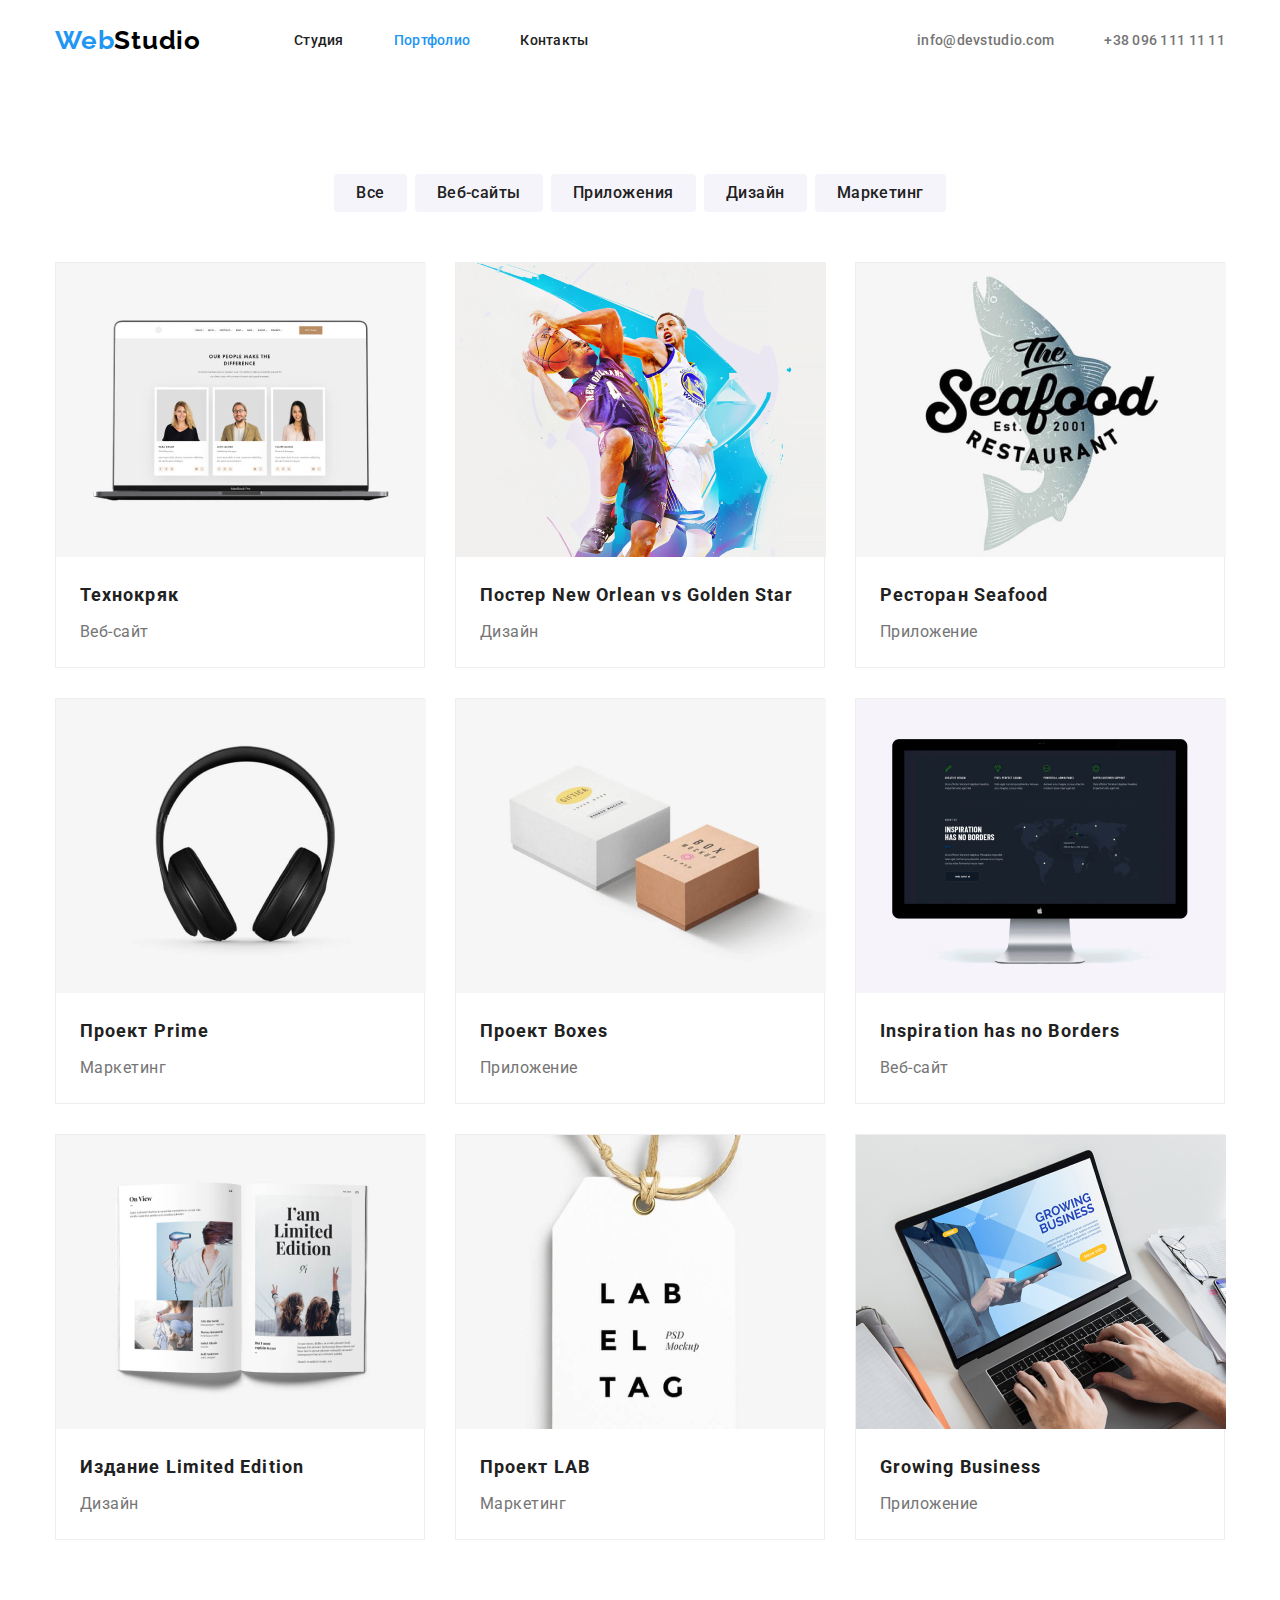
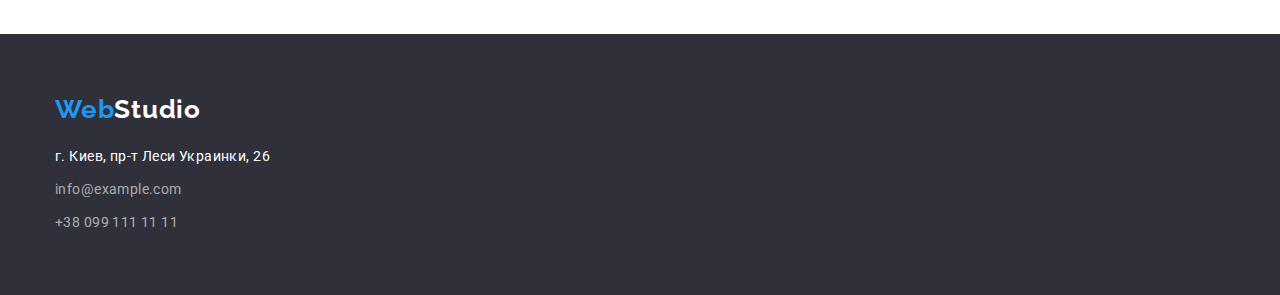
==== commit 374869b6: "Added class="img" with "display: block" style" ====
--- a/portfolio.html
+++ b/portfolio.html
@@ -67,7 +67,7 @@
 				<ul class="list portfolio-list">
 					<li class="portfolio-list-item">
 						<a class="link portfolio-list-link" href="">
-							<img class="portfolio-list-img" src="./images/main/portfolio/portfolio-1.jpg" alt="Страница сайта с фотографиями сотрудников" width="370" height="294">
+							<img class="img portfolio-list-img" src="./images/main/portfolio/portfolio-1.jpg" alt="Страница сайта с фотографиями сотрудников" width="370" height="294">
 							<h2 class="portfolio-list-title">Технокряк</h2>
 							<p class="portfolio-list-subtitle">Веб-сайт</p>
 							<p class="is-hidden portfolio-list-excerpt">Lorem ipsum dolor sit amet consectetur adipisicing elit. Ducimus eaque expedita consequatur
@@ -77,7 +77,7 @@
 					</li>
 					<li class="portfolio-list-item">
 						<a class="link portfolio-list-link" href="">
-							<img class="portfolio-list-img" src="./images/main/portfolio/portfolio-2.jpg" alt="Art двое баскетболистов боряться за мяч" width="370" height="294">
+							<img class="img portfolio-list-img" src="./images/main/portfolio/portfolio-2.jpg" alt="Art двое баскетболистов боряться за мяч" width="370" height="294">
 							<h2 class="portfolio-list-title">Постер <span lang="en">New Orlean vs Golden Star</span></h2>
 							<p class="portfolio-list-subtitle">Дизайн</p>
 							<p class="is-hidden portfolio-list-excerpt">Lorem ipsum dolor sit amet consectetur adipisicing elit. Ea, labore? Excepturi perspiciatis
@@ -87,7 +87,7 @@
 					</li>
 					<li class="portfolio-list-item">
 						<a class="link portfolio-list-link" href="">
-							<img class="portfolio-list-img" src="./images/main/portfolio/portfolio-3.jpg" alt="Логотип ресторана" width="370" height="294">
+							<img class="img portfolio-list-img" src="./images/main/portfolio/portfolio-3.jpg" alt="Логотип ресторана" width="370" height="294">
 							<h2 class="portfolio-list-title">Ресторан <span lang="en">Seafood</span></h2>
 							<p class="portfolio-list-subtitle">Приложение</p>
 							<p class="is-hidden portfolio-list-excerpt">Lorem ipsum dolor, sit amet consectetur adipisicing elit. Explicabo, consequuntur
@@ -97,7 +97,7 @@
 					</li>
 					<li class="portfolio-list-item">
 						<a class="link portfolio-list-link" href="">
-							<img class="portfolio-list-img" src="./images/main/portfolio/portfolio-4.jpg" alt="Наушники" width="370" height="294">
+							<img class="img portfolio-list-img" src="./images/main/portfolio/portfolio-4.jpg" alt="Наушники" width="370" height="294">
 							<h2 class="portfolio-list-title">Проект <span lang="en">Prime</span></h2>
 							<p class="portfolio-list-subtitle">Маркетинг</p>
 							<p class="is-hidden portfolio-list-excerpt">Lorem ipsum dolor, sit amet consectetur adipisicing elit. Possimus error enim consectetur
@@ -107,7 +107,7 @@
 					</li>
 					<li class="portfolio-list-item">
 						<a class="link portfolio-list-link" href="">
-							<img class="portfolio-list-img" src="./images/main/portfolio/portfolio-5.jpg" alt="Две коробки с логотипом" width="370" height="294">
+							<img class="img portfolio-list-img" src="./images/main/portfolio/portfolio-5.jpg" alt="Две коробки с логотипом" width="370" height="294">
 							<h2 class="portfolio-list-title">Проект <span lang="en">Boxes</span></h2>
 							<p class="portfolio-list-subtitle">Приложение</p>
 							<p class="is-hidden portfolio-list-excerpt">Lorem ipsum dolor sit amet consectetur adipisicing elit. Adipisci, tenetur? Pariatur tempora
@@ -117,7 +117,7 @@
 					</li>
 					<li class="portfolio-list-item">
 						<a class="link portfolio-list-link" href="">
-							<img class="portfolio-list-img" src="./images/main/portfolio/portfolio-6.jpg" alt="Монитор" width="370" height="294">
+							<img class="img portfolio-list-img" src="./images/main/portfolio/portfolio-6.jpg" alt="Монитор" width="370" height="294">
 							<h2 class="portfolio-list-title" lang="en">Inspiration has no Borders</h2>
 							<p class="portfolio-list-subtitle">Веб-сайт</p>
 							<p class="is-hidden portfolio-list-excerpt">Lorem ipsum dolor sit, amet consectetur adipisicing elit. Aperiam, ea. Repudiandae provident
@@ -127,7 +127,7 @@
 					</li>
 					<li class="portfolio-list-item">
 						<a class="link portfolio-list-link" href="">
-							<img class="portfolio-list-img" src="./images/main/portfolio/portfolio-7.jpg" alt="Книга" width="370" height="294">
+							<img class="img portfolio-list-img" src="./images/main/portfolio/portfolio-7.jpg" alt="Книга" width="370" height="294">
 							<h2 class="portfolio-list-title">Издание <span lang="en">Limited Edition</span></h2>
 							<p class="portfolio-list-subtitle">Дизайн</p>
 							<p class="is-hidden portfolio-list-excerpt">Lorem ipsum dolor, sit amet consectetur adipisicing elit. Quasi tempore corrupti, perferendis
@@ -137,7 +137,7 @@
 					</li>
 					<li class="portfolio-list-item">
 						<a class="link portfolio-list-link" href="">
-							<img class="portfolio-list-img" src="./images/main/portfolio/portfolio-8.jpg" alt="Бирка" width="370" height="294">
+							<img class="img portfolio-list-img" src="./images/main/portfolio/portfolio-8.jpg" alt="Бирка" width="370" height="294">
 							<h2 class="portfolio-list-title">Проект <span lang="en">LAB</span></h2>
 							<p class="portfolio-list-subtitle">Маркетинг</p>
 							<p class="is-hidden portfolio-list-excerpt">Lorem ipsum dolor sit amet consectetur adipisicing elit. Beatae tempore, culpa ipsam officiis
@@ -147,7 +147,7 @@
 					</li>
 					<li class="portfolio-list-item">
 						<a class="link portfolio-list-link" href="">
-							<img class="portfolio-list-img" src="./images/main/portfolio/portfolio-9.jpg" alt="Веб-разработчик делает вид что работает" width="370" height="294">
+							<img class="img portfolio-list-img" src="./images/main/portfolio/portfolio-9.jpg" alt="Веб-разработчик делает вид что работает" width="370" height="294">
 							<h2 class="portfolio-list-title" lang="en">Growing Business</h2>
 							<p class="portfolio-list-subtitle">Приложение</p>
 							<p class="is-hidden portfolio-list-excerpt">Lorem ipsum dolor sit amet consectetur adipisicing elit. Beatae tempore, culpa ipsam officiis
--- a/css/style.css
+++ b/css/style.css
@@ -1,6 +1,4 @@
 :root {
-	--background-main-color: #ffffff;
-	--background-secondary-color: #2F303A;
 	--main-font: "Roboto", sans-serif;
 	--secondary-font: "Raleway", sans-serif;
 	--title-white-theme-color: #212121;
@@ -33,6 +31,10 @@
 	font-style: normal;
 }
 
+.img {
+	display: block;
+}
+
 .title {
 	margin-bottom: 50px;
 }
@@ -54,6 +56,10 @@
 	padding-right: 15px;
 }
 
+.is-hidden {
+	display: none;
+}
+
 /* ========== Header ========== */
 .header .conteiner {
 	display: flex;
@@ -114,7 +120,6 @@
 
 .header-address-list-mail,
 .header-address-list-tel {
-	
 	font-weight: 500;
 	font-size: 14px;
 	line-height: 1.143;
@@ -130,10 +135,6 @@
 .header-address-list-tel:focus {
 	color: var(--accent-color);
 }
-
-.is-hidden {
-	display: none;
-}
 /* ========== End Header ========== */
 
 /* ========== Hero========== */
@@ -141,8 +142,7 @@
 	text-align: center;
 	padding-top: 200px;
 	padding-bottom: 200px;
-
-	background-color: var(--background-secondary-color);
+	background-color: #2F303A;
 }
 
 .hero-title {
@@ -158,11 +158,14 @@
 
 .hero-btn {
 	display: inline-block;
-	width: 200px;
-	height: 50px;
+	padding-top: 10px;
+	padding-right: 32px;
+	padding-bottom: 10px;
+	padding-left: 32px;
+	background-color: var(--accent-color);
 	box-shadow: 0px 4px 4px rgba(0, 0, 0, 0.15);
+	border: none;
 	border-radius: 4px;
-	border: none;
 
 	font-family: var(--main-font);
 	font-style: normal;
@@ -170,14 +173,17 @@
 	font-size: 16px;
 	line-height: 1.875;
 	letter-spacing: 0.06em;
-	color: #ffffff;
-	background-color: var(--accent-color);
+	color: var(--title-dark-theme-color);
 }
 /* ========== End Hero========== */
 
 /* ========== Benefits Section ========== */
 .benefits-list {
 	display: flex;
+}
+
+.benefits-list-item {
+	width: calc((100% - 3 * 30px) / 4);
 }
 
 .benefits-list-item:not(:last-child) {
@@ -238,13 +244,17 @@
 
 .team-list {
 	display: flex;
-	justify-content: space-between;
 }
 
 .team-list-item {
-	background: #FFFFFF;
+	padding-bottom: 30px;
+	background-color: #FFFFFF;
 	box-shadow: 0px 1px 3px rgba(0, 0, 0, 0.12), 0px 1px 1px rgba(0, 0, 0, 0.14), 0px 2px 1px rgba(0, 0, 0, 0.2);
 	border-radius: 0px 0px 4px 4px;
+}
+
+.team-list-item:not(:last-child) {
+	margin-right: 30px;
 }
 
 .team-list-img {
@@ -263,8 +273,6 @@
 }
 
 .team-list-position {
-	margin-bottom: 30px;
-
 	font-weight: 400;
 	font-size: 16px;
 	line-height: 1.186;
@@ -291,38 +299,48 @@
 	padding-bottom: 6px;
 	padding-left: 22px;
 	background-color: #F5F4FA;
+	border: none;
 	border-radius: 4px;
-	border: none;
 
 	font-family: var(--main-font);
 	font-style: normal;
 	font-weight: 500;
 	font-size: 16px;
 	line-height: 1.625;
-	text-align: center;
-	letter-spacing: 0.03em;
-	color: #212121;
-}
+	letter-spacing: 0.03em;
+	color: var(--title-white-theme-color);
+}
+
 .portfolio-filter-list-btn:hover,
 .portfolio-filter-list-btn:focus {
-	color: #FFFFFF;
 	background-color: var(--accent-color);
 	box-shadow: 0px 3px 1px rgba(0, 0, 0, 0.1), 0px 1px 2px rgba(0, 0, 0, 0.08), 0px 2px 2px rgba(0, 0, 0, 0.12);
+
+	color: var(--title-dark-theme-color);
 }
 
 .portfolio-list {
 	display: flex;
 	flex-wrap: wrap;
-	justify-content: space-between;
-	align-content: space-between;
-	height: 1272px;
 }
 
 .portfolio-list-item {
-	background: #FFFFFF;
+	width: calc((100% - 2 * 30px) / 3);
+	background-color: #FFFFFF;
 	border: 1px solid #EEEEEE;
-	width: 370px;
-	height: 404px;
+}
+
+.portfolio-list-item:not(:nth-child(3n)) {
+	margin-right: 30px;
+}
+
+.portfolio-list-item:not(:nth-last-child(-n + 3)) {
+	margin-bottom: 30px;
+}
+
+.portfolio-list-link {
+	display: block;
+	padding-bottom: 20px;
 }
 
 .portfolio-list-img {
@@ -344,7 +362,6 @@
 .portfolio-list-subtitle {
 	margin-left: 24px;
 	margin-right: 24px;
-	margin-bottom: 20px;
 
 	font-weight: 400;
 	font-size: 16px;
@@ -377,7 +394,7 @@
 	color: #ffffff;
 }
 
-.footer-address-list-item {
+.footer-address-list-item:not(:last-child) {
 	margin-bottom: 9px;
 }
 
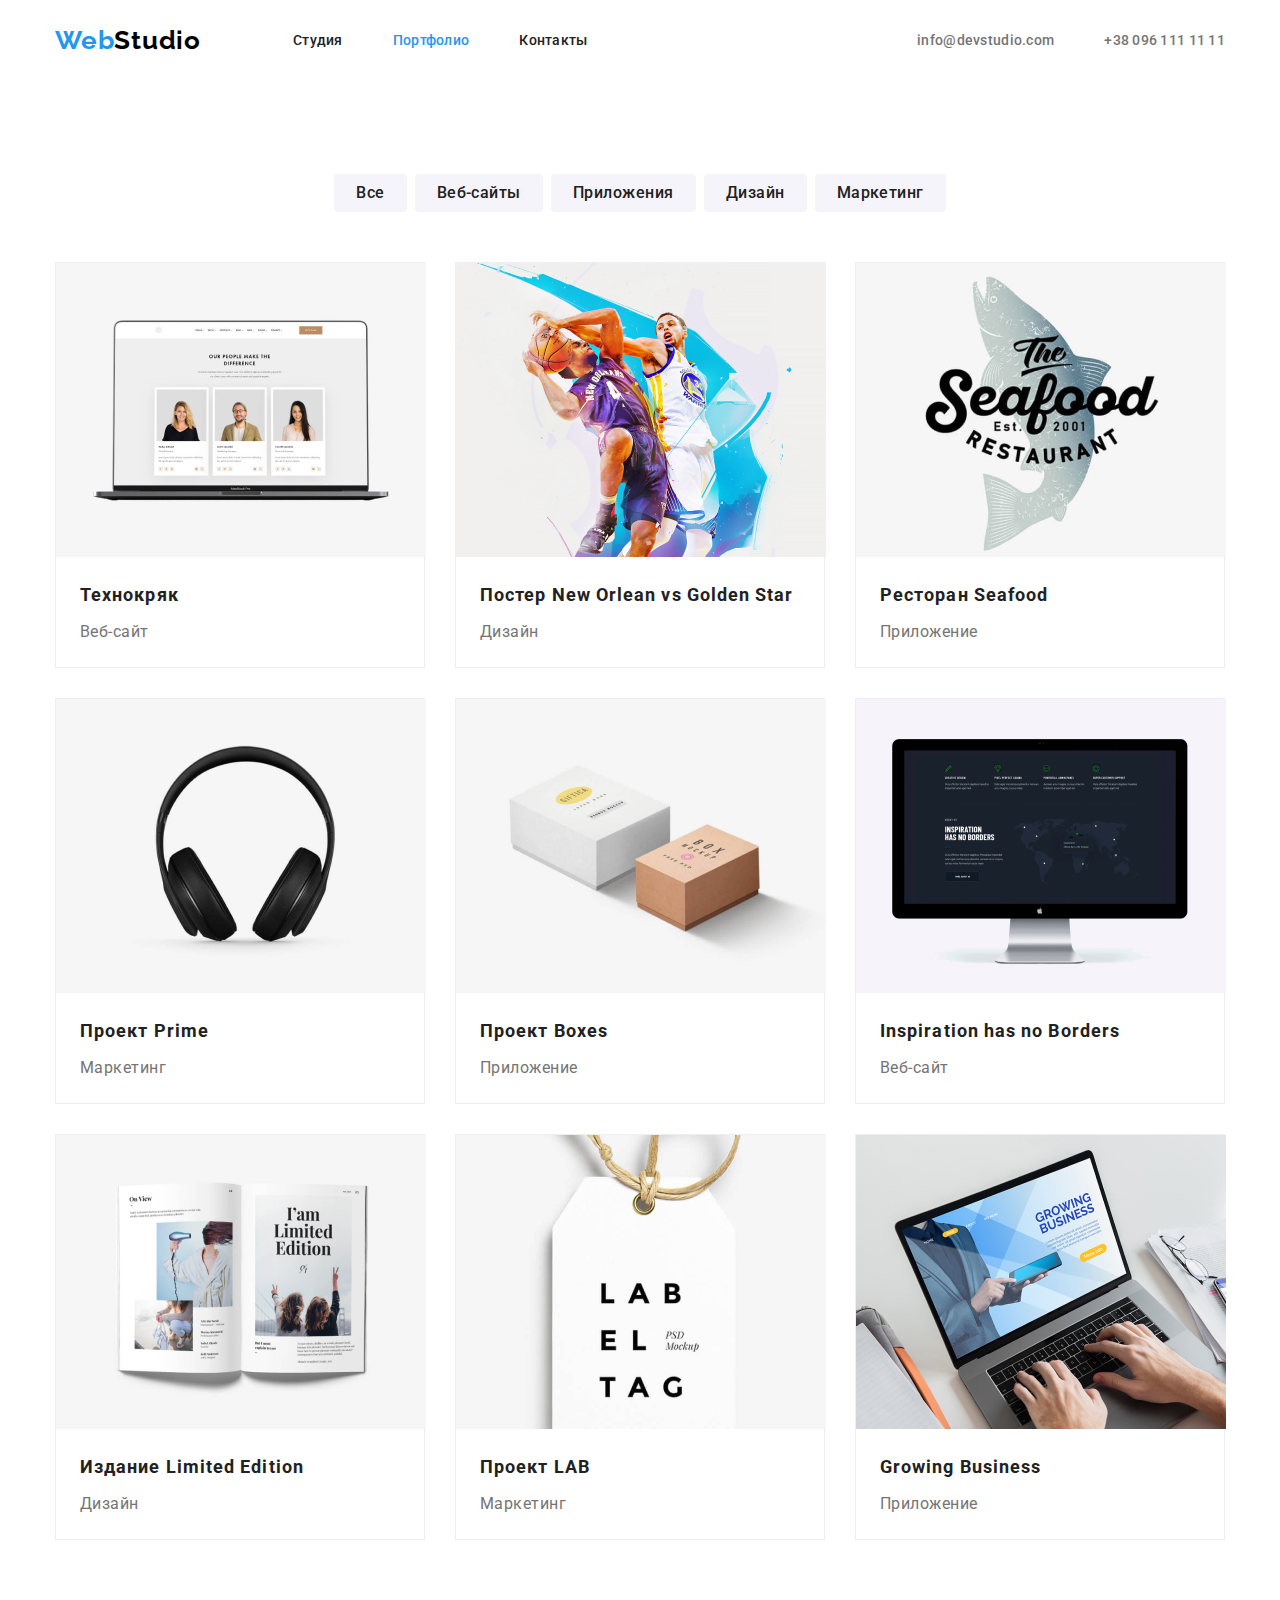
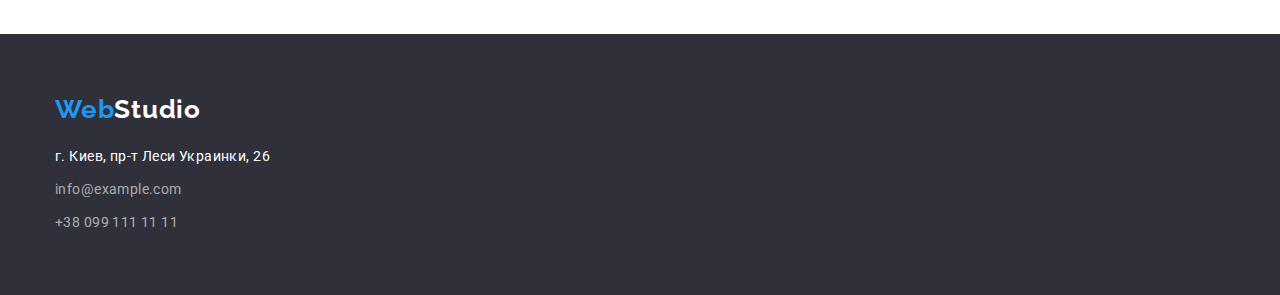
==== commit 16c2bbd2: "Moved paddings from sections to containers" ====
--- a/portfolio.html
+++ b/portfolio.html
@@ -2,184 +2,184 @@
 <html lang="ru">
 
 <head>
-	<meta charset="UTF-8">
-	<meta name="viewport" content="width=device-width, initial-scale=1.0">
-	<title lang="en">WebStudio / Portfolio</title>
-	<link href="https://fonts.googleapis.com/css2?family=Raleway:wght@700&family=Roboto:wght@400;500;700;900&display=swap" rel="stylesheet">
-	<link rel="stylesheet" href="https://cdnjs.cloudflare.com/ajax/libs/modern-normalize/1.0.0/modern-normalize.min.css">
-	<link rel="stylesheet" href="./css/style.css">
+  <meta charset="UTF-8">
+  <meta name="viewport" content="width=device-width, initial-scale=1.0">
+  <title lang="en">WebStudio / Portfolio</title>
+  <link href="https://fonts.googleapis.com/css2?family=Raleway:wght@700&family=Roboto:wght@400;500;700;900&display=swap" rel="stylesheet">
+  <link rel="stylesheet" href="https://cdnjs.cloudflare.com/ajax/libs/modern-normalize/1.0.0/modern-normalize.min.css">
+  <link rel="stylesheet" href="./css/style.css">
 </head>
 
 <body>
-	<!--Header-->
-	<header class="header">
-		<div class="conteiner">
-			<a class="link navigation-logo" href="./index.html" aria-label="логотип веб-студии">
-				Web<span>Studio</span>
-			</a>
-			<nav class="navigation">
-				<ul class="list navigation-list">
-					<li class="navigation-list-item">
-						<a class="link navigation-list-link" href="./index.html">Студия</a>
-					</li>
-					<li class="navigation-list-item">
-						<a class="link navigation-list-link active" href="./portfolio.html">Портфолио</a>
-					</li>
-					<li class="navigation-list-item">
-						<a class="link navigation-list-link" href="#contacts">Контакты</a>
-					</li>
-				</ul>
-			</nav>
-			<address class="address">
-				<ul class="list header-address-list">
-					<li class="header-address-list-item">
-						<a class="link header-address-list-mail" href="mailto:info@devstudio.com">info@devstudio.com</a>
-					</li>
-					<li class="header-address-list-item">
-						<a class="link header-address-list-tel" href="tel:+380961111111">+38 096 111 11 11</a>
-					</li>
-				</ul>
-			</address>
-		</div>
-	</header>
-	<main>
-		<!--Portfolio Section-->
-		<section class="section portfolio">
-			<div class="conteiner">
-					<h1 class="is-hidden portfolio-title">Портфолио</h1>
-				<ul class="list portfolio-filter-list">
-					<li class="portfolio-filter-list-item">
-						<button class="portfolio-filter-list-btn" type="button">Все</button>
-					</li>
-					<li class="portfolio-filter-list-item">
-						<button class="portfolio-filter-list-btn" type="button">Веб-сайты</button>
-					</li>
-					<li class="portfolio-filter-list-item">
-						<button class="portfolio-filter-list-btn" type="button">Приложения</button>
-					</li>
-					<li class="portfolio-filter-list-item">
-						<button class="portfolio-filter-list-btn" type="button">Дизайн</button>
-					</li>
-					<li class="portfolio-filter-list-item">
-						<button class="portfolio-filter-list-btn" type="button">Маркетинг</button>
-					</li>
-				</ul>
-				<ul class="list portfolio-list">
-					<li class="portfolio-list-item">
-						<a class="link portfolio-list-link" href="">
-							<img class="img portfolio-list-img" src="./images/main/portfolio/portfolio-1.jpg" alt="Страница сайта с фотографиями сотрудников" width="370" height="294">
-							<h2 class="portfolio-list-title">Технокряк</h2>
-							<p class="portfolio-list-subtitle">Веб-сайт</p>
-							<p class="is-hidden portfolio-list-excerpt">Lorem ipsum dolor sit amet consectetur adipisicing elit. Ducimus eaque expedita consequatur
-								quaerat suscipit necessitatibus molestiae blanditiis ipsum earum asperiores tempore, placeat
-								ex distinctio error. Illum temporibus officiis repudiandae fugiat?</p>
-						</a>
-					</li>
-					<li class="portfolio-list-item">
-						<a class="link portfolio-list-link" href="">
-							<img class="img portfolio-list-img" src="./images/main/portfolio/portfolio-2.jpg" alt="Art двое баскетболистов боряться за мяч" width="370" height="294">
-							<h2 class="portfolio-list-title">Постер <span lang="en">New Orlean vs Golden Star</span></h2>
-							<p class="portfolio-list-subtitle">Дизайн</p>
-							<p class="is-hidden portfolio-list-excerpt">Lorem ipsum dolor sit amet consectetur adipisicing elit. Ea, labore? Excepturi perspiciatis
-								provident culpa ex ut eligendi sit cum asperiores error accusantium saepe, alias maiores
-								veniam doloremque beatae ab. Beatae?</p>
-						</a>
-					</li>
-					<li class="portfolio-list-item">
-						<a class="link portfolio-list-link" href="">
-							<img class="img portfolio-list-img" src="./images/main/portfolio/portfolio-3.jpg" alt="Логотип ресторана" width="370" height="294">
-							<h2 class="portfolio-list-title">Ресторан <span lang="en">Seafood</span></h2>
-							<p class="portfolio-list-subtitle">Приложение</p>
-							<p class="is-hidden portfolio-list-excerpt">Lorem ipsum dolor, sit amet consectetur adipisicing elit. Explicabo, consequuntur
-								voluptatibus facere reprehenderit debitis optio? Unde optio corporis vitae ullam deserunt
-								laudantium, asperiores doloremque recusandae, aperiam, a aliquam maxime. Rerum.</p>
-						</a>
-					</li>
-					<li class="portfolio-list-item">
-						<a class="link portfolio-list-link" href="">
-							<img class="img portfolio-list-img" src="./images/main/portfolio/portfolio-4.jpg" alt="Наушники" width="370" height="294">
-							<h2 class="portfolio-list-title">Проект <span lang="en">Prime</span></h2>
-							<p class="portfolio-list-subtitle">Маркетинг</p>
-							<p class="is-hidden portfolio-list-excerpt">Lorem ipsum dolor, sit amet consectetur adipisicing elit. Possimus error enim consectetur
-								veniam id nam quos voluptates et ab, suscipit explicabo harum omnis sapiente consequuntur
-								quibusdam, doloribus reiciendis, maiores commodi?</p>
-						</a>
-					</li>
-					<li class="portfolio-list-item">
-						<a class="link portfolio-list-link" href="">
-							<img class="img portfolio-list-img" src="./images/main/portfolio/portfolio-5.jpg" alt="Две коробки с логотипом" width="370" height="294">
-							<h2 class="portfolio-list-title">Проект <span lang="en">Boxes</span></h2>
-							<p class="portfolio-list-subtitle">Приложение</p>
-							<p class="is-hidden portfolio-list-excerpt">Lorem ipsum dolor sit amet consectetur adipisicing elit. Adipisci, tenetur? Pariatur tempora
-								delectus praesentium, consequuntur neque quo eos doloremque perspiciatis ipsum vitae
-								voluptates quisquam, illo nam reprehenderit temporibus laborum sint?</p>
-						</a>
-					</li>
-					<li class="portfolio-list-item">
-						<a class="link portfolio-list-link" href="">
-							<img class="img portfolio-list-img" src="./images/main/portfolio/portfolio-6.jpg" alt="Монитор" width="370" height="294">
-							<h2 class="portfolio-list-title" lang="en">Inspiration has no Borders</h2>
-							<p class="portfolio-list-subtitle">Веб-сайт</p>
-							<p class="is-hidden portfolio-list-excerpt">Lorem ipsum dolor sit, amet consectetur adipisicing elit. Aperiam, ea. Repudiandae provident
-								et numquam! Sunt sequi officia ex unde a in, dignissimos quos? Qui cum odio blanditiis,
-								facere inventore distinctio.</p>
-						</a>
-					</li>
-					<li class="portfolio-list-item">
-						<a class="link portfolio-list-link" href="">
-							<img class="img portfolio-list-img" src="./images/main/portfolio/portfolio-7.jpg" alt="Книга" width="370" height="294">
-							<h2 class="portfolio-list-title">Издание <span lang="en">Limited Edition</span></h2>
-							<p class="portfolio-list-subtitle">Дизайн</p>
-							<p class="is-hidden portfolio-list-excerpt">Lorem ipsum dolor, sit amet consectetur adipisicing elit. Quasi tempore corrupti, perferendis
-								maxime eveniet debitis culpa magnam, ad commodi corporis odio aliquam porro velit
-								repudiandae. Atque, optio! Non, deserunt incidunt.</p>
-						</a>
-					</li>
-					<li class="portfolio-list-item">
-						<a class="link portfolio-list-link" href="">
-							<img class="img portfolio-list-img" src="./images/main/portfolio/portfolio-8.jpg" alt="Бирка" width="370" height="294">
-							<h2 class="portfolio-list-title">Проект <span lang="en">LAB</span></h2>
-							<p class="portfolio-list-subtitle">Маркетинг</p>
-							<p class="is-hidden portfolio-list-excerpt">Lorem ipsum dolor sit amet consectetur adipisicing elit. Beatae tempore, culpa ipsam officiis
-								eius dolorem facilis ipsa consectetur animi voluptatem maxime repudiandae suscipit
-								distinctio voluptate porro. Labore reiciendis officiis facere.</p>
-						</a>
-					</li>
-					<li class="portfolio-list-item">
-						<a class="link portfolio-list-link" href="">
-							<img class="img portfolio-list-img" src="./images/main/portfolio/portfolio-9.jpg" alt="Веб-разработчик делает вид что работает" width="370" height="294">
-							<h2 class="portfolio-list-title" lang="en">Growing Business</h2>
-							<p class="portfolio-list-subtitle">Приложение</p>
-							<p class="is-hidden portfolio-list-excerpt">Lorem ipsum dolor sit amet consectetur adipisicing elit. Beatae tempore, culpa ipsam officiis
-								eius dolorem facilis ipsa consectetur animi voluptatem maxime repudiandae suscipit
-								distinctio voluptate porro. Labore reiciendis officiis facere.</p>
-						</a>
-					</li>
-				</ul>
-			</div>
-		</section>
-	</main>
-	<!--Footer-->
-	<footer class="footer" id="contacts">
-		<div class="conteiner">
-			<a class="link footer-logo" href="./index.html" aria-label="логотип веб-студии">
-				Web<span>Studio</span>
-			</a>
-			<address class="address">
-				<ul class="list footer-address-list">
-					<li class="footer-address-list-item">
-						<a class="link footer-address-list-address" href="https://goo.gl/maps/a9BJcKgLiUdEXcrdA" target="_blank">г. Киев, пр-т Леси Украинки, 26</a>
-					</li>
-					<li class="footer-address-list-item">
-						<a class="link footer-address-list-mail" href="mailto:info@example.com">info@example.com</a>
-					</li>
-					<li class="footer-address-list-item">
-						<a class="link footer-address-list-tel" href="tel:+380991111111">+38 099 111 11 11</a>
-					</li>
-				</ul>
-			</address>
-		</div>
-	</footer>
+  <!--Header-->
+  <header class="header">
+    <div class="conteiner">
+      <a class="link navigation-logo" href="./index.html" aria-label="логотип веб-студии" lang="en">
+        Web<span>Studio</span>
+      </a>
+      <nav class="navigation">
+        <ul class="list navigation-list">
+          <li class="navigation-list-item">
+            <a class="link navigation-list-link" href="./index.html">Студия</a>
+          </li>
+          <li class="navigation-list-item">
+            <a class="link navigation-list-link active" href="./portfolio.html">Портфолио</a>
+          </li>
+          <li class="navigation-list-item">
+            <a class="link navigation-list-link" href="#contacts">Контакты</a>
+          </li>
+        </ul>
+      </nav>
+      <address class="address">
+        <ul class="list header-address-list">
+          <li class="header-address-list-item">
+            <a class="link header-address-list-mail" href="mailto:info@devstudio.com" lang="en">info@devstudio.com</a>
+          </li>
+          <li class="header-address-list-item">
+            <a class="link header-address-list-tel" href="tel:+380961111111">+38 096 111 11 11</a>
+          </li>
+        </ul>
+      </address>
+    </div>
+  </header>
+  <main>
+    <!--Portfolio Section-->
+    <section class="section portfolio">
+      <div class="conteiner">
+          <h1 class="is-hidden portfolio-title">Портфолио</h1>
+        <ul class="list portfolio-filter-list">
+          <li class="portfolio-filter-list-item">
+            <button class="portfolio-filter-list-btn" type="button">Все</button>
+          </li>
+          <li class="portfolio-filter-list-item">
+            <button class="portfolio-filter-list-btn" type="button">Веб-сайты</button>
+          </li>
+          <li class="portfolio-filter-list-item">
+            <button class="portfolio-filter-list-btn" type="button">Приложения</button>
+          </li>
+          <li class="portfolio-filter-list-item">
+            <button class="portfolio-filter-list-btn" type="button">Дизайн</button>
+          </li>
+          <li class="portfolio-filter-list-item">
+            <button class="portfolio-filter-list-btn" type="button">Маркетинг</button>
+          </li>
+        </ul>
+        <ul class="list portfolio-list">
+          <li class="portfolio-list-item">
+            <a class="link portfolio-list-link" href="">
+              <img class="img portfolio-list-img" src="./images/main/portfolio/portfolio-1.jpg" alt="Страница сайта с фотографиями сотрудников" width="370" height="294">
+              <h2 class="portfolio-list-title">Технокряк</h2>
+              <p class="portfolio-list-subtitle">Веб-сайт</p>
+              <p class="is-hidden portfolio-list-excerpt">Lorem ipsum dolor sit amet consectetur adipisicing elit. Ducimus eaque expedita consequatur
+                quaerat suscipit necessitatibus molestiae blanditiis ipsum earum asperiores tempore, placeat
+                ex distinctio error. Illum temporibus officiis repudiandae fugiat?</p>
+            </a>
+          </li>
+          <li class="portfolio-list-item">
+            <a class="link portfolio-list-link" href="">
+              <img class="img portfolio-list-img" src="./images/main/portfolio/portfolio-2.jpg" alt="Art двое баскетболистов боряться за мяч" width="370" height="294">
+              <h2 class="portfolio-list-title">Постер <span lang="en">New Orlean vs Golden Star</span></h2>
+              <p class="portfolio-list-subtitle">Дизайн</p>
+              <p class="is-hidden portfolio-list-excerpt">Lorem ipsum dolor sit amet consectetur adipisicing elit. Ea, labore? Excepturi perspiciatis
+                provident culpa ex ut eligendi sit cum asperiores error accusantium saepe, alias maiores
+                veniam doloremque beatae ab. Beatae?</p>
+            </a>
+          </li>
+          <li class="portfolio-list-item">
+            <a class="link portfolio-list-link" href="">
+              <img class="img portfolio-list-img" src="./images/main/portfolio/portfolio-3.jpg" alt="Логотип ресторана" width="370" height="294">
+              <h2 class="portfolio-list-title">Ресторан <span lang="en">Seafood</span></h2>
+              <p class="portfolio-list-subtitle">Приложение</p>
+              <p class="is-hidden portfolio-list-excerpt">Lorem ipsum dolor, sit amet consectetur adipisicing elit. Explicabo, consequuntur
+                voluptatibus facere reprehenderit debitis optio? Unde optio corporis vitae ullam deserunt
+                laudantium, asperiores doloremque recusandae, aperiam, a aliquam maxime. Rerum.</p>
+            </a>
+          </li>
+          <li class="portfolio-list-item">
+            <a class="link portfolio-list-link" href="">
+              <img class="img portfolio-list-img" src="./images/main/portfolio/portfolio-4.jpg" alt="Наушники" width="370" height="294">
+              <h2 class="portfolio-list-title">Проект <span lang="en">Prime</span></h2>
+              <p class="portfolio-list-subtitle">Маркетинг</p>
+              <p class="is-hidden portfolio-list-excerpt">Lorem ipsum dolor, sit amet consectetur adipisicing elit. Possimus error enim consectetur
+                veniam id nam quos voluptates et ab, suscipit explicabo harum omnis sapiente consequuntur
+                quibusdam, doloribus reiciendis, maiores commodi?</p>
+            </a>
+          </li>
+          <li class="portfolio-list-item">
+            <a class="link portfolio-list-link" href="">
+              <img class="img portfolio-list-img" src="./images/main/portfolio/portfolio-5.jpg" alt="Две коробки с логотипом" width="370" height="294">
+              <h2 class="portfolio-list-title">Проект <span lang="en">Boxes</span></h2>
+              <p class="portfolio-list-subtitle">Приложение</p>
+              <p class="is-hidden portfolio-list-excerpt">Lorem ipsum dolor sit amet consectetur adipisicing elit. Adipisci, tenetur? Pariatur tempora
+                delectus praesentium, consequuntur neque quo eos doloremque perspiciatis ipsum vitae
+                voluptates quisquam, illo nam reprehenderit temporibus laborum sint?</p>
+            </a>
+          </li>
+          <li class="portfolio-list-item">
+            <a class="link portfolio-list-link" href="">
+              <img class="img portfolio-list-img" src="./images/main/portfolio/portfolio-6.jpg" alt="Монитор" width="370" height="294">
+              <h2 class="portfolio-list-title" lang="en">Inspiration has no Borders</h2>
+              <p class="portfolio-list-subtitle">Веб-сайт</p>
+              <p class="is-hidden portfolio-list-excerpt">Lorem ipsum dolor sit, amet consectetur adipisicing elit. Aperiam, ea. Repudiandae provident
+                et numquam! Sunt sequi officia ex unde a in, dignissimos quos? Qui cum odio blanditiis,
+                facere inventore distinctio.</p>
+            </a>
+          </li>
+          <li class="portfolio-list-item">
+            <a class="link portfolio-list-link" href="">
+              <img class="img portfolio-list-img" src="./images/main/portfolio/portfolio-7.jpg" alt="Книга" width="370" height="294">
+              <h2 class="portfolio-list-title">Издание <span lang="en">Limited Edition</span></h2>
+              <p class="portfolio-list-subtitle">Дизайн</p>
+              <p class="is-hidden portfolio-list-excerpt">Lorem ipsum dolor, sit amet consectetur adipisicing elit. Quasi tempore corrupti, perferendis
+                maxime eveniet debitis culpa magnam, ad commodi corporis odio aliquam porro velit
+                repudiandae. Atque, optio! Non, deserunt incidunt.</p>
+            </a>
+          </li>
+          <li class="portfolio-list-item">
+            <a class="link portfolio-list-link" href="">
+              <img class="img portfolio-list-img" src="./images/main/portfolio/portfolio-8.jpg" alt="Бирка" width="370" height="294">
+              <h2 class="portfolio-list-title">Проект <span lang="en">LAB</span></h2>
+              <p class="portfolio-list-subtitle">Маркетинг</p>
+              <p class="is-hidden portfolio-list-excerpt">Lorem ipsum dolor sit amet consectetur adipisicing elit. Beatae tempore, culpa ipsam officiis
+                eius dolorem facilis ipsa consectetur animi voluptatem maxime repudiandae suscipit
+                distinctio voluptate porro. Labore reiciendis officiis facere.</p>
+            </a>
+          </li>
+          <li class="portfolio-list-item">
+            <a class="link portfolio-list-link" href="">
+              <img class="img portfolio-list-img" src="./images/main/portfolio/portfolio-9.jpg" alt="Веб-разработчик делает вид что работает" width="370" height="294">
+              <h2 class="portfolio-list-title" lang="en">Growing Business</h2>
+              <p class="portfolio-list-subtitle">Приложение</p>
+              <p class="is-hidden portfolio-list-excerpt">Lorem ipsum dolor sit amet consectetur adipisicing elit. Beatae tempore, culpa ipsam officiis
+                eius dolorem facilis ipsa consectetur animi voluptatem maxime repudiandae suscipit
+                distinctio voluptate porro. Labore reiciendis officiis facere.</p>
+            </a>
+          </li>
+        </ul>
+      </div>
+    </section>
+  </main>
+  <!--Footer-->
+  <footer class="footer" id="contacts">
+    <div class="conteiner">
+      <a class="link footer-logo" href="./index.html" aria-label="логотип веб-студии">
+        Web<span>Studio</span>
+      </a>
+      <address class="address">
+        <ul class="list footer-address-list">
+          <li class="footer-address-list-item">
+            <a class="link footer-address-list-address" href="https://goo.gl/maps/a9BJcKgLiUdEXcrdA" target="_blank">г. Киев, пр-т Леси Украинки, 26</a>
+          </li>
+          <li class="footer-address-list-item">
+            <a class="link footer-address-list-mail" href="mailto:info@example.com" lang="en">info@example.com</a>
+          </li>
+          <li class="footer-address-list-item">
+            <a class="link footer-address-list-tel" href="tel:+380991111111">+38 099 111 11 11</a>
+          </li>
+        </ul>
+      </address>
+    </div>
+  </footer>
 </body>
 
 </html>--- a/css/style.css
+++ b/css/style.css
@@ -1,130 +1,130 @@
 :root {
-	--main-font: "Roboto", sans-serif;
-	--secondary-font: "Raleway", sans-serif;
-	--title-white-theme-color: #212121;
-	--title-dark-theme-color: #ffffff;
-	--text-white-theme-color: #757575;
-	--text-dark-theme-color: #ffffff;
-	--accent-color: #2196F3;
+  --main-font: "Roboto", sans-serif;
+  --secondary-font: "Raleway", sans-serif;
+  --title-white-theme-color: #212121;
+  --title-dark-theme-color: #ffffff;
+  --text-white-theme-color: #757575;
+  --text-dark-theme-color: #ffffff;
+  --accent-color: #2196F3;
 }
 
 *,
 *::before,
 *::after {
-	margin: 0;
-	padding: 0;
+  margin: 0;
+  padding: 0;
 }
 
 body {
-	font-family: var(--main-font);
-	font-style: normal;
-}
+  font-family: var(--main-font);
+  font-style: normal;
+}
+
 .list {
-	list-style: none;
- }
+  list-style: none;
+}
 
 .link {
-	text-decoration: none;
+  text-decoration: none;
 }
 
 .address {
-	font-style: normal;
+  font-style: normal;
 }
 
 .img {
-	display: block;
+  display: block;
 }
 
 .title {
-	margin-bottom: 50px;
-}
-
-.section {
-	padding-top: 94px;
-	padding-bottom: 94px;
-}
-
-.section.about {
-	padding-top: 0;
+  margin-bottom: 50px;
 }
 
 .conteiner {
-	width: 1200px;
-	margin-left: auto;
-	margin-right: auto;
-	padding-left: 15px;
-	padding-right: 15px;
+  width: 1200px;
+  margin-left: auto;
+  margin-right: auto;
+  padding-right: 15px;
+  padding-left: 15px;
+}
+
+.benefits > .conteiner,
+.about > .conteiner,
+.team > .conteiner,
+.portfolio > .conteiner {
+  padding-top: 94px;
+  padding-bottom: 94px;
 }
 
 .is-hidden {
-	display: none;
+  display: none;
 }
 
 /* ========== Header ========== */
 .header .conteiner {
-	display: flex;
-	align-items: center;
+  display: flex;
+  align-items: center;
 }
 
 .navigation-logo {
-	margin-right: 93px;
-
-	font-family: var(--secondary-font);
-	font-weight: 700;
-	font-size: 26px;
-	line-height: 1.192;
-	letter-spacing: 0.03em;
-	color: var(--accent-color);
+  margin-right: 92px;
+
+  font-family: var(--secondary-font);
+  font-weight: 700;
+  font-size: 26px;
+  line-height: 1.192;
+  letter-spacing: 0.03em;
+  color: var(--accent-color);
 }
 
 .navigation-logo > span {
-	color: #000000;
+  color: #000000;
 }
 
 .navigation-list {
-	display: flex;
+  display: flex;
 }
 
 .navigation-list-item:not(:last-child) {
-	margin-right: 50px;
+  margin-right: 50px;
 }
 
 .navigation-list-link {
-	display: block;
-	padding-top: 32px;
-	padding-bottom: 32px;
-
-	font-weight: 500;
-	font-size: 14px;
-	line-height: 1.143;
-	letter-spacing: 0.02em;
-	color: var(--title-white-theme-color);
+  display: block;
+  padding-top: 32px;
+  padding-bottom: 32px;
+
+  font-weight: 500;
+  font-size: 14px;
+  line-height: 1.143;
+  letter-spacing: 0.02em;
+  color: var(--title-white-theme-color);
 }
 
 .active {
-	color: var(--accent-color);
+  color: var(--accent-color);
 }
 
 .header .address {
-	margin-left: auto;
+  margin-left: auto;
 }
 
 .header-address-list {
-	display: flex;
+  display: flex;
 }
 
 .header-address-list-item + 
 .header-address-list-item{
-	margin-left: 50px;
+  margin-left: 50px;
 }
 
 .header-address-list-mail,
 .header-address-list-tel {
-	font-weight: 500;
-	font-size: 14px;
-	line-height: 1.143;
-	letter-spacing: 0.02em;
-	color: var(--text-white-theme-color);
+  font-weight: 500;
+  font-size: 14px;
+  line-height: 1.143;
+  letter-spacing: 0.02em;
+  color: var(--text-white-theme-color);
 }
 
 .navigation-list-link:hover,
@@ -133,286 +133,297 @@
 .header-address-list-mail:focus,
 .header-address-list-tel:hover,
 .header-address-list-tel:focus {
-	color: var(--accent-color);
+  color: var(--accent-color);
 }
 /* ========== End Header ========== */
 
 /* ========== Hero========== */
 .hero {
-	text-align: center;
-	padding-top: 200px;
-	padding-bottom: 200px;
-	background-color: #2F303A;
+  background-color: #2F303A;
+}
+
+.hero > .conteiner {
+  text-align: center;
+  padding-top: 200px;
+  padding-right: 252px;
+  padding-bottom: 200px;
+  padding-left: 252px;
 }
 
 .hero-title {
-	margin-bottom: 30px;
-
-	font-weight: 900;
-	font-size: 44px;
-	line-height: 1.364;
-	letter-spacing: 0.06em;
-	text-transform: uppercase;
-	color: var(--title-dark-theme-color);
+  margin-bottom: 30px;
+
+  font-weight: 900;
+  font-size: 44px;
+  line-height: 1.364;
+  letter-spacing: 0.06em;
+  text-transform: uppercase;
+  color: var(--title-dark-theme-color);
 }
 
 .hero-btn {
-	display: inline-block;
-	padding-top: 10px;
-	padding-right: 32px;
-	padding-bottom: 10px;
-	padding-left: 32px;
-	background-color: var(--accent-color);
-	box-shadow: 0px 4px 4px rgba(0, 0, 0, 0.15);
-	border: none;
-	border-radius: 4px;
-
-	font-family: var(--main-font);
-	font-style: normal;
-	font-weight: 700;
-	font-size: 16px;
-	line-height: 1.875;
-	letter-spacing: 0.06em;
-	color: var(--title-dark-theme-color);
+  display: inline-block;
+  min-width: 200px;
+  height: 50px;
+  padding-top: 10px;
+  padding-right: 32px;
+  padding-bottom: 10px;
+  padding-left: 32px;
+  border: none;
+  border-radius: 4px;
+  background-color: var(--accent-color);
+  box-shadow: 0px 4px 4px rgba(0, 0, 0, 0.15);
+
+  font-family: var(--main-font);
+  font-style: normal;
+  font-weight: 700;
+  font-size: 16px;
+  line-height: 1.875;
+  letter-spacing: 0.06em;
+  color: var(--title-dark-theme-color);
 }
 /* ========== End Hero========== */
 
 /* ========== Benefits Section ========== */
 .benefits-list {
-	display: flex;
+  display: flex;
 }
 
 .benefits-list-item {
-	width: calc((100% - 3 * 30px) / 4);
+  width: calc((100% - 3 * 30px) / 4);
 }
 
 .benefits-list-item:not(:last-child) {
-	margin-right: 30px;
+  margin-right: 30px;
 }
 
 .benefits-list-title {
-	margin-bottom: 10px;
-
-	font-weight: 700;
-	font-size: 14px;
-	line-height: 1.143;
-	letter-spacing: 0.03em;
-	text-transform: uppercase;
-	color: var(--title-white-theme-color);
+  margin-bottom: 10px;
+
+  font-weight: 700;
+  font-size: 14px;
+  line-height: 1.143;
+  letter-spacing: 0.03em;
+  text-transform: uppercase;
+  color: var(--title-white-theme-color);
 }
 
 .benefits-list-text {
-	font-weight: 400;
-	font-size: 14px;
-	line-height: 1.714;
-	letter-spacing: 0.03em;
-	color: var(--text-white-theme-color);
+  font-weight: 400;
+  font-size: 14px;
+  line-height: 1.714;
+  letter-spacing: 0.03em;
+  color: var(--text-white-theme-color);
 }
 /* ========== End Benefits Section ========== */
 
 /* ========== About Us Section ========== */
+.about > .conteiner {
+  padding-top: 0;
+}
+
 .about-title {
-	margin-bottom: 50px;
-
-	font-weight: 700;
-	font-size: 36px;
-	line-height: 1.167;
-	text-align: center;
-	letter-spacing: 0.03em;
-	color: var(--title-white-theme-color);
+  margin-bottom: 50px;
+
+  font-weight: 700;
+  font-size: 36px;
+  line-height: 1.167;
+  text-align: center;
+  letter-spacing: 0.03em;
+  color: var(--title-white-theme-color);
 }
 
 .about-list {
-	display: flex;
-	justify-content: space-between;
+  display: flex;
+  justify-content: space-between;
 }
 /* ========== End About Us Section ========== */
 
 /* ========== Our Team Section ========== */
 .team {
-	background-color: #F5F4FA;
+  background-color: #F5F4FA;
 }
 
 .team-title {
-	font-weight: 700;
-	font-size: 36px;
-	line-height: 1.167;
-	text-align: center;
-	letter-spacing: 0.03em;
-	color: var(--title-white-theme-color);
+  font-weight: 700;
+  font-size: 36px;
+  line-height: 1.167;
+  text-align: center;
+  letter-spacing: 0.03em;
+  color: var(--title-white-theme-color);
 }
 
 .team-list {
-	display: flex;
+  display: flex;
 }
 
 .team-list-item {
-	padding-bottom: 30px;
-	background-color: #FFFFFF;
-	box-shadow: 0px 1px 3px rgba(0, 0, 0, 0.12), 0px 1px 1px rgba(0, 0, 0, 0.14), 0px 2px 1px rgba(0, 0, 0, 0.2);
-	border-radius: 0px 0px 4px 4px;
+  padding-bottom: 30px;
+  background-color: #FFFFFF;
+  box-shadow: 0px 1px 3px rgba(0, 0, 0, 0.12), 0px 1px 1px rgba(0, 0, 0, 0.14), 0px 2px 1px rgba(0, 0, 0, 0.2);
+  border-radius: 0px 0px 4px 4px;
 }
 
 .team-list-item:not(:last-child) {
-	margin-right: 30px;
+  margin-right: 30px;
 }
 
 .team-list-img {
-	margin-bottom: 30px;
+  margin-bottom: 30px;
 }
 
 .team-list-name {
-	margin-bottom: 10px;
-
-	font-weight: 500;
-	font-size: 16px;
-	line-height: 1.186;
-	text-align: center;
-	letter-spacing: 0.03em;
-	color: var(--title-white-theme-color);
+  margin-bottom: 10px;
+
+  font-weight: 500;
+  font-size: 16px;
+  line-height: 1.186;
+  text-align: center;
+  letter-spacing: 0.03em;
+  color: var(--title-white-theme-color);
 }
 
 .team-list-position {
-	font-weight: 400;
-	font-size: 16px;
-	line-height: 1.186;
-	text-align: center;
-	letter-spacing: 0.03em;
-	color: var(--text-white-theme-color);
+  font-weight: 400;
+  font-size: 16px;
+  line-height: 1.186;
+  text-align: center;
+  letter-spacing: 0.03em;
+  color: var(--text-white-theme-color);
 }
 /* ========== End Our Team Section ========== */
 
 /* ========== Portfolio Section ========== */
 .portfolio-filter-list {
-	display: flex;
-	margin-bottom: 50px;
-	justify-content: center;
+  display: flex;
+  margin-bottom: 50px;
+  justify-content: center;
 }
 
 .portfolio-filter-list-item:not(:last-child) {
-	margin-right: 8px;
+  margin-right: 8px;
 }
 
 .portfolio-filter-list-btn {
-	padding-top: 6px;
-	padding-right: 22px;
-	padding-bottom: 6px;
-	padding-left: 22px;
-	background-color: #F5F4FA;
-	border: none;
-	border-radius: 4px;
-
-	font-family: var(--main-font);
-	font-style: normal;
-	font-weight: 500;
-	font-size: 16px;
-	line-height: 1.625;
-	letter-spacing: 0.03em;
-	color: var(--title-white-theme-color);
+  padding-top: 6px;
+  padding-right: 22px;
+  padding-bottom: 6px;
+  padding-left: 22px;
+  background-color: #F5F4FA;
+  border: none;
+  border-radius: 4px;
+
+  font-family: var(--main-font);
+  font-style: normal;
+  font-weight: 500;
+  font-size: 16px;
+  line-height: 1.625;
+  letter-spacing: 0.03em;
+  color: var(--title-white-theme-color);
 }
 
 .portfolio-filter-list-btn:hover,
 .portfolio-filter-list-btn:focus {
-	background-color: var(--accent-color);
-	box-shadow: 0px 3px 1px rgba(0, 0, 0, 0.1), 0px 1px 2px rgba(0, 0, 0, 0.08), 0px 2px 2px rgba(0, 0, 0, 0.12);
-
-	color: var(--title-dark-theme-color);
+  background-color: var(--accent-color);
+  box-shadow: 0px 3px 1px rgba(0, 0, 0, 0.1), 0px 1px 2px rgba(0, 0, 0, 0.08), 0px 2px 2px rgba(0, 0, 0, 0.12);
+
+  color: var(--title-dark-theme-color);
 }
 
 .portfolio-list {
-	display: flex;
-	flex-wrap: wrap;
+  display: flex;
+  flex-wrap: wrap;
 }
 
 .portfolio-list-item {
-	width: calc((100% - 2 * 30px) / 3);
-	background-color: #FFFFFF;
-	border: 1px solid #EEEEEE;
+  width: calc((100% - 2 * 30px) / 3);
+  background-color: #FFFFFF;
+  border: 1px solid #EEEEEE;
 }
 
 .portfolio-list-item:not(:nth-child(3n)) {
-	margin-right: 30px;
+  margin-right: 30px;
 }
 
 .portfolio-list-item:not(:nth-last-child(-n + 3)) {
-	margin-bottom: 30px;
+  margin-bottom: 30px;
 }
 
 .portfolio-list-link {
-	display: block;
-	padding-bottom: 20px;
+  display: block;
+  padding-bottom: 20px;
 }
 
 .portfolio-list-img {
-	margin-bottom: 20px;
+  margin-bottom: 20px;
 }
 
 .portfolio-list-title {
-	margin-left: 24px;
-	margin-right: 24px;
-	margin-bottom: 4px;
-
-	font-weight: 700;
-	font-size: 18px;
-	line-height: 2;
-	letter-spacing: 0.06em;
-	color: var(--title-white-theme-color);
+  margin-left: 24px;
+  margin-right: 24px;
+  margin-bottom: 4px;
+
+  font-weight: 700;
+  font-size: 18px;
+  line-height: 2;
+  letter-spacing: 0.06em;
+  color: var(--title-white-theme-color);
 }
 
 .portfolio-list-subtitle {
-	margin-left: 24px;
-	margin-right: 24px;
-
-	font-weight: 400;
-	font-size: 16px;
-	line-height: 1.875;
-	letter-spacing: 0.03em;
-	color: var(--text-white-theme-color);
+  margin-left: 24px;
+  margin-right: 24px;
+
+  font-weight: 400;
+  font-size: 16px;
+  line-height: 1.875;
+  letter-spacing: 0.03em;
+  color: var(--text-white-theme-color);
 }
 /* ==========End Portfolio Section ========== */
 
 /* ========== Footer ========== */
 .footer {
-	background-color: #2F303A;
-	padding-top: 60px;
-	padding-bottom: 60px;
+  background-color: #2F303A;
+  padding-top: 60px;
+  padding-bottom: 60px;
 }
 
 .footer-logo {
-	display: block;
-	margin-bottom: 20px;
-
-	font-family: var(--secondary-font);
-	font-weight: 700;
-	font-size: 26px;
-	line-height: 1.192;
-	letter-spacing: 0.03em;
-	color: var(--accent-color);
+  display: block;
+  margin-bottom: 20px;
+
+  font-family: var(--secondary-font);
+  font-weight: 700;
+  font-size: 26px;
+  line-height: 1.192;
+  letter-spacing: 0.03em;
+  color: var(--accent-color);
 }
 
 .footer-logo span {
-	color: #ffffff;
+  color: #ffffff;
 }
 
 .footer-address-list-item:not(:last-child) {
-	margin-bottom: 9px;
+  margin-bottom: 9px;
 }
 
 .footer-address-list-address {
-	font-weight: 400;
-	font-size: 14px;
-	line-height: 1.714;
-	letter-spacing: 0.03em;
-	color: var(--text-dark-theme-color);
+  font-weight: 400;
+  font-size: 14px;
+  line-height: 1.714;
+  letter-spacing: 0.03em;
+  color: var(--text-dark-theme-color);
 }
 
 .footer-address-list-mail,
 .footer-address-list-tel {
-	font-weight: 400;
-	font-size: 14px;
-	line-height: 1.714;
-	letter-spacing: 0.03em;
-	color: rgba(255, 255, 255, 0.6);
+  font-weight: 400;
+  font-size: 14px;
+  line-height: 1.714;
+  letter-spacing: 0.03em;
+  color: rgba(255, 255, 255, 0.6);
 }
 
 .footer-address-list-address:hover,
@@ -421,6 +432,6 @@
 .footer-address-list-mail:focus,
 .footer-address-list-tel:hover,
 .footer-address-list-tel:focus {
-	color: var(--accent-color);
+  color: var(--accent-color);
 }
 /* ========== End Footer ========== */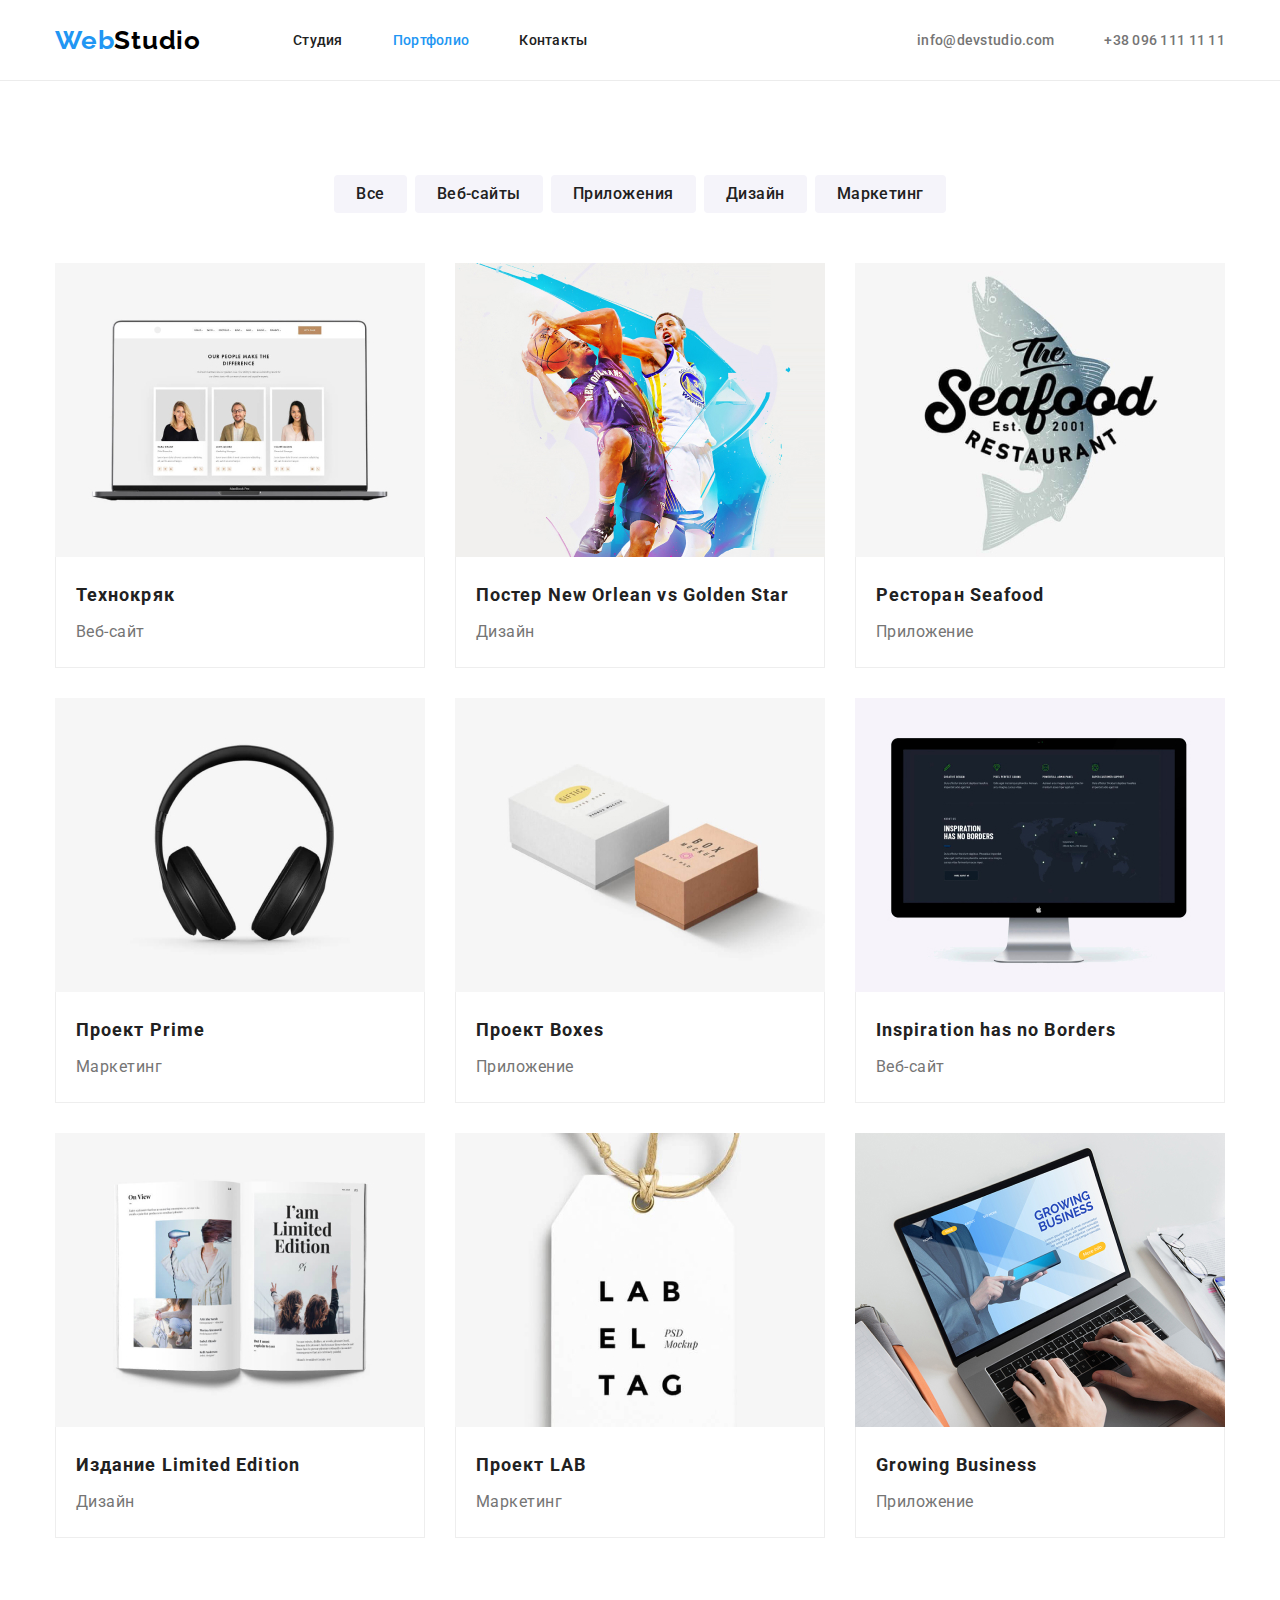
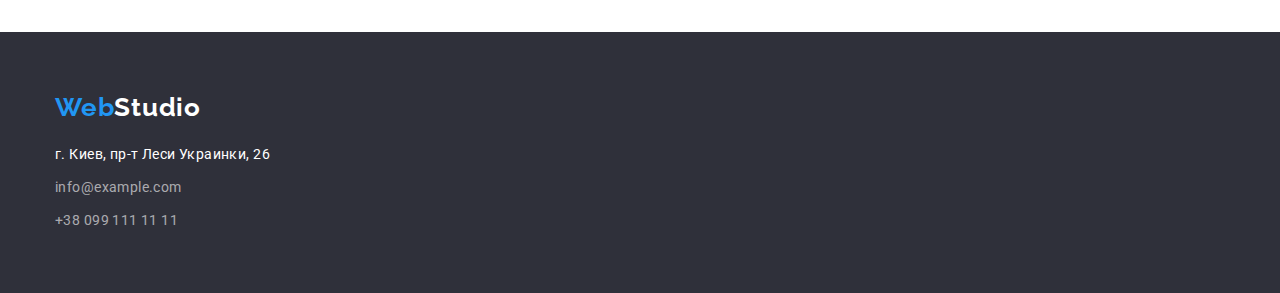
==== commit 1138b479: "Update html and css" ====
--- a/portfolio.html
+++ b/portfolio.html
@@ -14,7 +14,7 @@
   <!--Header-->
   <header class="header">
     <div class="conteiner">
-      <a class="link navigation-logo" href="./index.html" aria-label="логотип веб-студии" lang="en">
+      <a class="link logo" href="./index.html" aria-label="логотип веб-студии" lang="en">
         Web<span>Studio</span>
       </a>
       <nav class="navigation">
@@ -67,92 +67,128 @@
         <ul class="list portfolio-list">
           <li class="portfolio-list-item">
             <a class="link portfolio-list-link" href="">
-              <img class="img portfolio-list-img" src="./images/main/portfolio/portfolio-1.jpg" alt="Страница сайта с фотографиями сотрудников" width="370" height="294">
-              <h2 class="portfolio-list-title">Технокряк</h2>
-              <p class="portfolio-list-subtitle">Веб-сайт</p>
-              <p class="is-hidden portfolio-list-excerpt">Lorem ipsum dolor sit amet consectetur adipisicing elit. Ducimus eaque expedita consequatur
-                quaerat suscipit necessitatibus molestiae blanditiis ipsum earum asperiores tempore, placeat
-                ex distinctio error. Illum temporibus officiis repudiandae fugiat?</p>
-            </a>
-          </li>
-          <li class="portfolio-list-item">
-            <a class="link portfolio-list-link" href="">
-              <img class="img portfolio-list-img" src="./images/main/portfolio/portfolio-2.jpg" alt="Art двое баскетболистов боряться за мяч" width="370" height="294">
-              <h2 class="portfolio-list-title">Постер <span lang="en">New Orlean vs Golden Star</span></h2>
-              <p class="portfolio-list-subtitle">Дизайн</p>
-              <p class="is-hidden portfolio-list-excerpt">Lorem ipsum dolor sit amet consectetur adipisicing elit. Ea, labore? Excepturi perspiciatis
-                provident culpa ex ut eligendi sit cum asperiores error accusantium saepe, alias maiores
-                veniam doloremque beatae ab. Beatae?</p>
-            </a>
-          </li>
-          <li class="portfolio-list-item">
-            <a class="link portfolio-list-link" href="">
-              <img class="img portfolio-list-img" src="./images/main/portfolio/portfolio-3.jpg" alt="Логотип ресторана" width="370" height="294">
-              <h2 class="portfolio-list-title">Ресторан <span lang="en">Seafood</span></h2>
-              <p class="portfolio-list-subtitle">Приложение</p>
-              <p class="is-hidden portfolio-list-excerpt">Lorem ipsum dolor, sit amet consectetur adipisicing elit. Explicabo, consequuntur
-                voluptatibus facere reprehenderit debitis optio? Unde optio corporis vitae ullam deserunt
-                laudantium, asperiores doloremque recusandae, aperiam, a aliquam maxime. Rerum.</p>
-            </a>
-          </li>
-          <li class="portfolio-list-item">
-            <a class="link portfolio-list-link" href="">
-              <img class="img portfolio-list-img" src="./images/main/portfolio/portfolio-4.jpg" alt="Наушники" width="370" height="294">
-              <h2 class="portfolio-list-title">Проект <span lang="en">Prime</span></h2>
-              <p class="portfolio-list-subtitle">Маркетинг</p>
-              <p class="is-hidden portfolio-list-excerpt">Lorem ipsum dolor, sit amet consectetur adipisicing elit. Possimus error enim consectetur
-                veniam id nam quos voluptates et ab, suscipit explicabo harum omnis sapiente consequuntur
-                quibusdam, doloribus reiciendis, maiores commodi?</p>
-            </a>
-          </li>
-          <li class="portfolio-list-item">
-            <a class="link portfolio-list-link" href="">
-              <img class="img portfolio-list-img" src="./images/main/portfolio/portfolio-5.jpg" alt="Две коробки с логотипом" width="370" height="294">
-              <h2 class="portfolio-list-title">Проект <span lang="en">Boxes</span></h2>
-              <p class="portfolio-list-subtitle">Приложение</p>
-              <p class="is-hidden portfolio-list-excerpt">Lorem ipsum dolor sit amet consectetur adipisicing elit. Adipisci, tenetur? Pariatur tempora
-                delectus praesentium, consequuntur neque quo eos doloremque perspiciatis ipsum vitae
-                voluptates quisquam, illo nam reprehenderit temporibus laborum sint?</p>
-            </a>
-          </li>
-          <li class="portfolio-list-item">
-            <a class="link portfolio-list-link" href="">
-              <img class="img portfolio-list-img" src="./images/main/portfolio/portfolio-6.jpg" alt="Монитор" width="370" height="294">
-              <h2 class="portfolio-list-title" lang="en">Inspiration has no Borders</h2>
-              <p class="portfolio-list-subtitle">Веб-сайт</p>
-              <p class="is-hidden portfolio-list-excerpt">Lorem ipsum dolor sit, amet consectetur adipisicing elit. Aperiam, ea. Repudiandae provident
-                et numquam! Sunt sequi officia ex unde a in, dignissimos quos? Qui cum odio blanditiis,
-                facere inventore distinctio.</p>
-            </a>
-          </li>
-          <li class="portfolio-list-item">
-            <a class="link portfolio-list-link" href="">
-              <img class="img portfolio-list-img" src="./images/main/portfolio/portfolio-7.jpg" alt="Книга" width="370" height="294">
-              <h2 class="portfolio-list-title">Издание <span lang="en">Limited Edition</span></h2>
-              <p class="portfolio-list-subtitle">Дизайн</p>
-              <p class="is-hidden portfolio-list-excerpt">Lorem ipsum dolor, sit amet consectetur adipisicing elit. Quasi tempore corrupti, perferendis
-                maxime eveniet debitis culpa magnam, ad commodi corporis odio aliquam porro velit
-                repudiandae. Atque, optio! Non, deserunt incidunt.</p>
-            </a>
-          </li>
-          <li class="portfolio-list-item">
-            <a class="link portfolio-list-link" href="">
-              <img class="img portfolio-list-img" src="./images/main/portfolio/portfolio-8.jpg" alt="Бирка" width="370" height="294">
-              <h2 class="portfolio-list-title">Проект <span lang="en">LAB</span></h2>
-              <p class="portfolio-list-subtitle">Маркетинг</p>
-              <p class="is-hidden portfolio-list-excerpt">Lorem ipsum dolor sit amet consectetur adipisicing elit. Beatae tempore, culpa ipsam officiis
-                eius dolorem facilis ipsa consectetur animi voluptatem maxime repudiandae suscipit
-                distinctio voluptate porro. Labore reiciendis officiis facere.</p>
-            </a>
-          </li>
-          <li class="portfolio-list-item">
-            <a class="link portfolio-list-link" href="">
-              <img class="img portfolio-list-img" src="./images/main/portfolio/portfolio-9.jpg" alt="Веб-разработчик делает вид что работает" width="370" height="294">
-              <h2 class="portfolio-list-title" lang="en">Growing Business</h2>
-              <p class="portfolio-list-subtitle">Приложение</p>
-              <p class="is-hidden portfolio-list-excerpt">Lorem ipsum dolor sit amet consectetur adipisicing elit. Beatae tempore, culpa ipsam officiis
-                eius dolorem facilis ipsa consectetur animi voluptatem maxime repudiandae suscipit
-                distinctio voluptate porro. Labore reiciendis officiis facere.</p>
+              <img class="img portfolio-list-img" src="./images/main/portfolio/portfolio-1.jpg" alt="Страница сайта с фотографиями сотрудников">
+              <div class="portfolio-list-content">
+                <h2 class="portfolio-list-title">Технокряк</h2>
+                <p class="portfolio-list-subtitle">Веб-сайт</p>
+                <p class="is-hidden portfolio-list-excerpt">
+                  Lorem ipsum dolor sit amet consectetur adipisicing elit. Ducimus eaque expedita consequatur
+                  quaerat suscipit necessitatibus molestiae blanditiis ipsum earum asperiores tempore, placeat
+                  ex distinctio error. Illum temporibus officiis repudiandae fugiat?
+                </p>
+              </div>
+            </a>
+          </li>
+          <li class="portfolio-list-item">
+            <a class="link portfolio-list-link" href="">
+              <img class="img portfolio-list-img" src="./images/main/portfolio/portfolio-2.jpg" alt="Art двое баскетболистов боряться за мяч">
+              <div class="portfolio-list-content">
+                <h2 class="portfolio-list-title">Постер <span lang="en">New Orlean vs Golden Star</span></h2>
+                <p class="portfolio-list-subtitle">Дизайн</p>
+                <p class="is-hidden portfolio-list-excerpt">
+                  Lorem ipsum dolor sit amet consectetur adipisicing elit. Ea, labore? Excepturi perspiciatis
+                  provident culpa ex ut eligendi sit cum asperiores error accusantium saepe, alias maiores
+                  veniam doloremque beatae ab. Beatae?
+                </p>
+              </div>
+            </a>
+          </li>
+          <li class="portfolio-list-item">
+            <a class="link portfolio-list-link" href="">
+              <img class="img portfolio-list-img" src="./images/main/portfolio/portfolio-3.jpg" alt="Логотип ресторана">
+              <div class="portfolio-list-content">
+                <h2 class="portfolio-list-title">Ресторан <span lang="en">Seafood</span></h2>
+                <p class="portfolio-list-subtitle">Приложение</p>
+                <p class="is-hidden portfolio-list-excerpt">
+                  Lorem ipsum dolor, sit amet consectetur adipisicing elit. Explicabo, consequuntur
+                  voluptatibus facere reprehenderit debitis optio? Unde optio corporis vitae ullam deserunt
+                  laudantium, asperiores doloremque recusandae, aperiam, a aliquam maxime. Rerum.
+                </p>
+              </div>
+            </a>
+          </li>
+          <li class="portfolio-list-item">
+            <a class="link portfolio-list-link" href="">
+              <img class="img portfolio-list-img" src="./images/main/portfolio/portfolio-4.jpg" alt="Наушники">
+              <div class="portfolio-list-content">
+                <h2 class="portfolio-list-title">Проект <span lang="en">Prime</span></h2>
+                <p class="portfolio-list-subtitle">Маркетинг</p>
+                <p class="is-hidden portfolio-list-excerpt">
+                  Lorem ipsum dolor, sit amet consectetur adipisicing elit. Possimus error enim consectetur
+                  veniam id nam quos voluptates et ab, suscipit explicabo harum omnis sapiente consequuntur
+                  quibusdam, doloribus reiciendis, maiores commodi?
+                </p>
+              </div>
+            </a>
+          </li>
+          <li class="portfolio-list-item">
+            <a class="link portfolio-list-link" href="">
+              <img class="img portfolio-list-img" src="./images/main/portfolio/portfolio-5.jpg" alt="Две коробки с логотипом">
+              <div class="portfolio-list-content">
+                <h2 class="portfolio-list-title">Проект <span lang="en">Boxes</span></h2>
+                <p class="portfolio-list-subtitle">Приложение</p>
+                <p class="is-hidden portfolio-list-excerpt">
+                  Lorem ipsum dolor sit amet consectetur adipisicing elit. Adipisci, tenetur? Pariatur tempora
+                  delectus praesentium, consequuntur neque quo eos doloremque perspiciatis ipsum vitae
+                  voluptates quisquam, illo nam reprehenderit temporibus laborum sint?
+                </p>
+              </div>
+            </a>
+          </li>
+          <li class="portfolio-list-item">
+            <a class="link portfolio-list-link" href="">
+              <img class="img portfolio-list-img" src="./images/main/portfolio/portfolio-6.jpg" alt="Монитор">
+              <div class="portfolio-list-content">
+                <h2 class="portfolio-list-title" lang="en">Inspiration has no Borders</h2>
+                <p class="portfolio-list-subtitle">Веб-сайт</p>
+                <p class="is-hidden portfolio-list-excerpt">
+                  Lorem ipsum dolor sit, amet consectetur adipisicing elit. Aperiam, ea. Repudiandae provident
+                  et numquam! Sunt sequi officia ex unde a in, dignissimos quos? Qui cum odio blanditiis,
+                  facere inventore distinctio.
+                </p>
+              </div>
+            </a>
+          </li>
+          <li class="portfolio-list-item">
+            <a class="link portfolio-list-link" href="">
+              <img class="img portfolio-list-img" src="./images/main/portfolio/portfolio-7.jpg" alt="Книга">
+              <div class="portfolio-list-content">
+                <h2 class="portfolio-list-title">Издание <span lang="en">Limited Edition</span></h2>
+                <p class="portfolio-list-subtitle">Дизайн</p>
+                <p class="is-hidden portfolio-list-excerpt">
+                  Lorem ipsum dolor, sit amet consectetur adipisicing elit. Quasi tempore corrupti, perferendis
+                  maxime eveniet debitis culpa magnam, ad commodi corporis odio aliquam porro velit
+                  repudiandae. Atque, optio! Non, deserunt incidunt.
+                </p>
+              </div>
+            </a>
+          </li>
+          <li class="portfolio-list-item">
+            <a class="link portfolio-list-link" href="">
+              <img class="img portfolio-list-img" src="./images/main/portfolio/portfolio-8.jpg" alt="Бирка">
+              <div class="portfolio-list-content">
+                <h2 class="portfolio-list-title">Проект <span lang="en">LAB</span></h2>
+                <p class="portfolio-list-subtitle">Маркетинг</p>
+                <p class="is-hidden portfolio-list-excerpt">
+                  Lorem ipsum dolor sit amet consectetur adipisicing elit. Beatae tempore, culpa ipsam officiis
+                  eius dolorem facilis ipsa consectetur animi voluptatem maxime repudiandae suscipit
+                  distinctio voluptate porro. Labore reiciendis officiis facere.
+                </p>
+              </div>
+            </a>
+          </li>
+          <li class="portfolio-list-item">
+            <a class="link portfolio-list-link" href="">
+              <img class="img portfolio-list-img" src="./images/main/portfolio/portfolio-9.jpg" alt="Веб-разработчик делает вид что работает">
+              <div class="portfolio-list-content">
+                <h2 class="portfolio-list-title" lang="en">Growing Business</h2>
+                <p class="portfolio-list-subtitle">Приложение</p>
+                <p class="is-hidden portfolio-list-excerpt">
+                  Lorem ipsum dolor sit amet consectetur adipisicing elit. Beatae tempore, culpa ipsam officiis
+                  eius dolorem facilis ipsa consectetur animi voluptatem maxime repudiandae suscipit
+                  distinctio voluptate porro. Labore reiciendis officiis facere.
+                </p>
+              </div>
             </a>
           </li>
         </ul>
@@ -162,8 +198,8 @@
   <!--Footer-->
   <footer class="footer" id="contacts">
     <div class="conteiner">
-      <a class="link footer-logo" href="./index.html" aria-label="логотип веб-студии">
-        Web<span>Studio</span>
+      <a class="link logo" href="./index.html" aria-label="логотип веб-студии">
+        Web<span class="inverse">Studio</span>
       </a>
       <address class="address">
         <ul class="list footer-address-list">
--- a/css/style.css
+++ b/css/style.css
@@ -34,10 +34,17 @@
 
 .img {
   display: block;
+  max-width: 100%;
+  height: auto;
 }
 
 .title {
   margin-bottom: 50px;
+}
+
+.section {
+  padding-top: 94px;
+  padding-bottom: 94px;
 }
 
 .conteiner {
@@ -48,27 +55,21 @@
   padding-left: 15px;
 }
 
-.benefits > .conteiner,
-.about > .conteiner,
-.team > .conteiner,
-.portfolio > .conteiner {
-  padding-top: 94px;
-  padding-bottom: 94px;
-}
-
 .is-hidden {
   display: none;
 }
 
 /* ========== Header ========== */
+.header {
+  border-bottom: 1px solid #ECECEC;
+}
+
 .header .conteiner {
   display: flex;
   align-items: center;
 }
 
-.navigation-logo {
-  margin-right: 92px;
-
+.logo {
   font-family: var(--secondary-font);
   font-weight: 700;
   font-size: 26px;
@@ -77,8 +78,13 @@
   color: var(--accent-color);
 }
 
-.navigation-logo > span {
+.logo > span {
   color: #000000;
+}
+
+.navigation {
+  margin-left: 92px;
+  margin-right: auto;
 }
 
 .navigation-list {
@@ -103,10 +109,6 @@
 
 .active {
   color: var(--accent-color);
-}
-
-.header .address {
-  margin-left: auto;
 }
 
 .header-address-list {
@@ -139,15 +141,15 @@
 
 /* ========== Hero========== */
 .hero {
-  background-color: #2F303A;
-}
-
-.hero > .conteiner {
   text-align: center;
   padding-top: 200px;
+  padding-bottom: 200px;
+  background-color: #2F303A;
+}
+
+.hero > .conteiner {
+  padding-left: 252px;
   padding-right: 252px;
-  padding-bottom: 200px;
-  padding-left: 252px;
 }
 
 .hero-title {
@@ -187,15 +189,16 @@
 /* ========== Benefits Section ========== */
 .benefits-list {
   display: flex;
+  justify-content: space-between;
 }
 
 .benefits-list-item {
   width: calc((100% - 3 * 30px) / 4);
 }
 
-.benefits-list-item:not(:last-child) {
+/* .benefits-list-item:not(:last-child) {
   margin-right: 30px;
-}
+} */
 
 .benefits-list-title {
   margin-bottom: 10px;
@@ -218,7 +221,7 @@
 /* ========== End Benefits Section ========== */
 
 /* ========== About Us Section ========== */
-.about > .conteiner {
+.section.about {
   padding-top: 0;
 }
 
@@ -237,6 +240,11 @@
   display: flex;
   justify-content: space-between;
 }
+
+.about-list-img {
+  width: 370px;
+  /* height: 294px; */
+}
 /* ========== End About Us Section ========== */
 
 /* ========== Our Team Section ========== */
@@ -255,6 +263,8 @@
 
 .team-list {
   display: flex;
+  justify-content: space-between;
+  text-align: center;
 }
 
 .team-list-item {
@@ -264,11 +274,9 @@
   border-radius: 0px 0px 4px 4px;
 }
 
-.team-list-item:not(:last-child) {
-  margin-right: 30px;
-}
-
 .team-list-img {
+  width: 270px;
+  /* height: 260px; */
   margin-bottom: 30px;
 }
 
@@ -278,7 +286,6 @@
   font-weight: 500;
   font-size: 16px;
   line-height: 1.186;
-  text-align: center;
   letter-spacing: 0.03em;
   color: var(--title-white-theme-color);
 }
@@ -287,7 +294,6 @@
   font-weight: 400;
   font-size: 16px;
   line-height: 1.186;
-  text-align: center;
   letter-spacing: 0.03em;
   color: var(--text-white-theme-color);
 }
@@ -337,8 +343,6 @@
 
 .portfolio-list-item {
   width: calc((100% - 2 * 30px) / 3);
-  background-color: #FFFFFF;
-  border: 1px solid #EEEEEE;
 }
 
 .portfolio-list-item:not(:nth-child(3n)) {
@@ -349,18 +353,32 @@
   margin-bottom: 30px;
 }
 
+.portfolio-list-item:hover,
+.portfolio-list-item:focus {
+  box-shadow: 0px 1px 1px rgba(5, 4, 4, 0.12), 0px 4px 4px rgba(0, 0, 0, 0.06), 1px 4px 6px rgba(0, 0, 0, 0.16);
+  /* filter: drop-shadow(0px 4px 4px rgba(0, 0, 0, 0.25)); */
+}
+
 .portfolio-list-link {
   display: block;
+}
+
+.portfolio-list-img {
+  width: 370px;
+  /* height: 294px; */
+}
+
+.portfolio-list-content {
+  padding-top: 20px;
+  padding-right: 20px;
   padding-bottom: 20px;
-}
-
-.portfolio-list-img {
-  margin-bottom: 20px;
+  padding-left: 20px;
+  border-right: 1px solid #EEEEEE;
+  border-bottom: 1px solid #EEEEEE;
+  border-left: 1px solid #EEEEEE;
 }
 
 .portfolio-list-title {
-  margin-left: 24px;
-  margin-right: 24px;
   margin-bottom: 4px;
 
   font-weight: 700;
@@ -371,9 +389,6 @@
 }
 
 .portfolio-list-subtitle {
-  margin-left: 24px;
-  margin-right: 24px;
-
   font-weight: 400;
   font-size: 16px;
   line-height: 1.875;
@@ -389,19 +404,12 @@
   padding-bottom: 60px;
 }
 
-.footer-logo {
+.footer .logo {
   display: block;
   margin-bottom: 20px;
-
-  font-family: var(--secondary-font);
-  font-weight: 700;
-  font-size: 26px;
-  line-height: 1.192;
-  letter-spacing: 0.03em;
-  color: var(--accent-color);
-}
-
-.footer-logo span {
+}
+
+.logo > span.inverse {
   color: #ffffff;
 }
 
@@ -434,4 +442,4 @@
 .footer-address-list-tel:focus {
   color: var(--accent-color);
 }
-/* ========== End Footer ========== */+/* ========== End Footer ========== */
